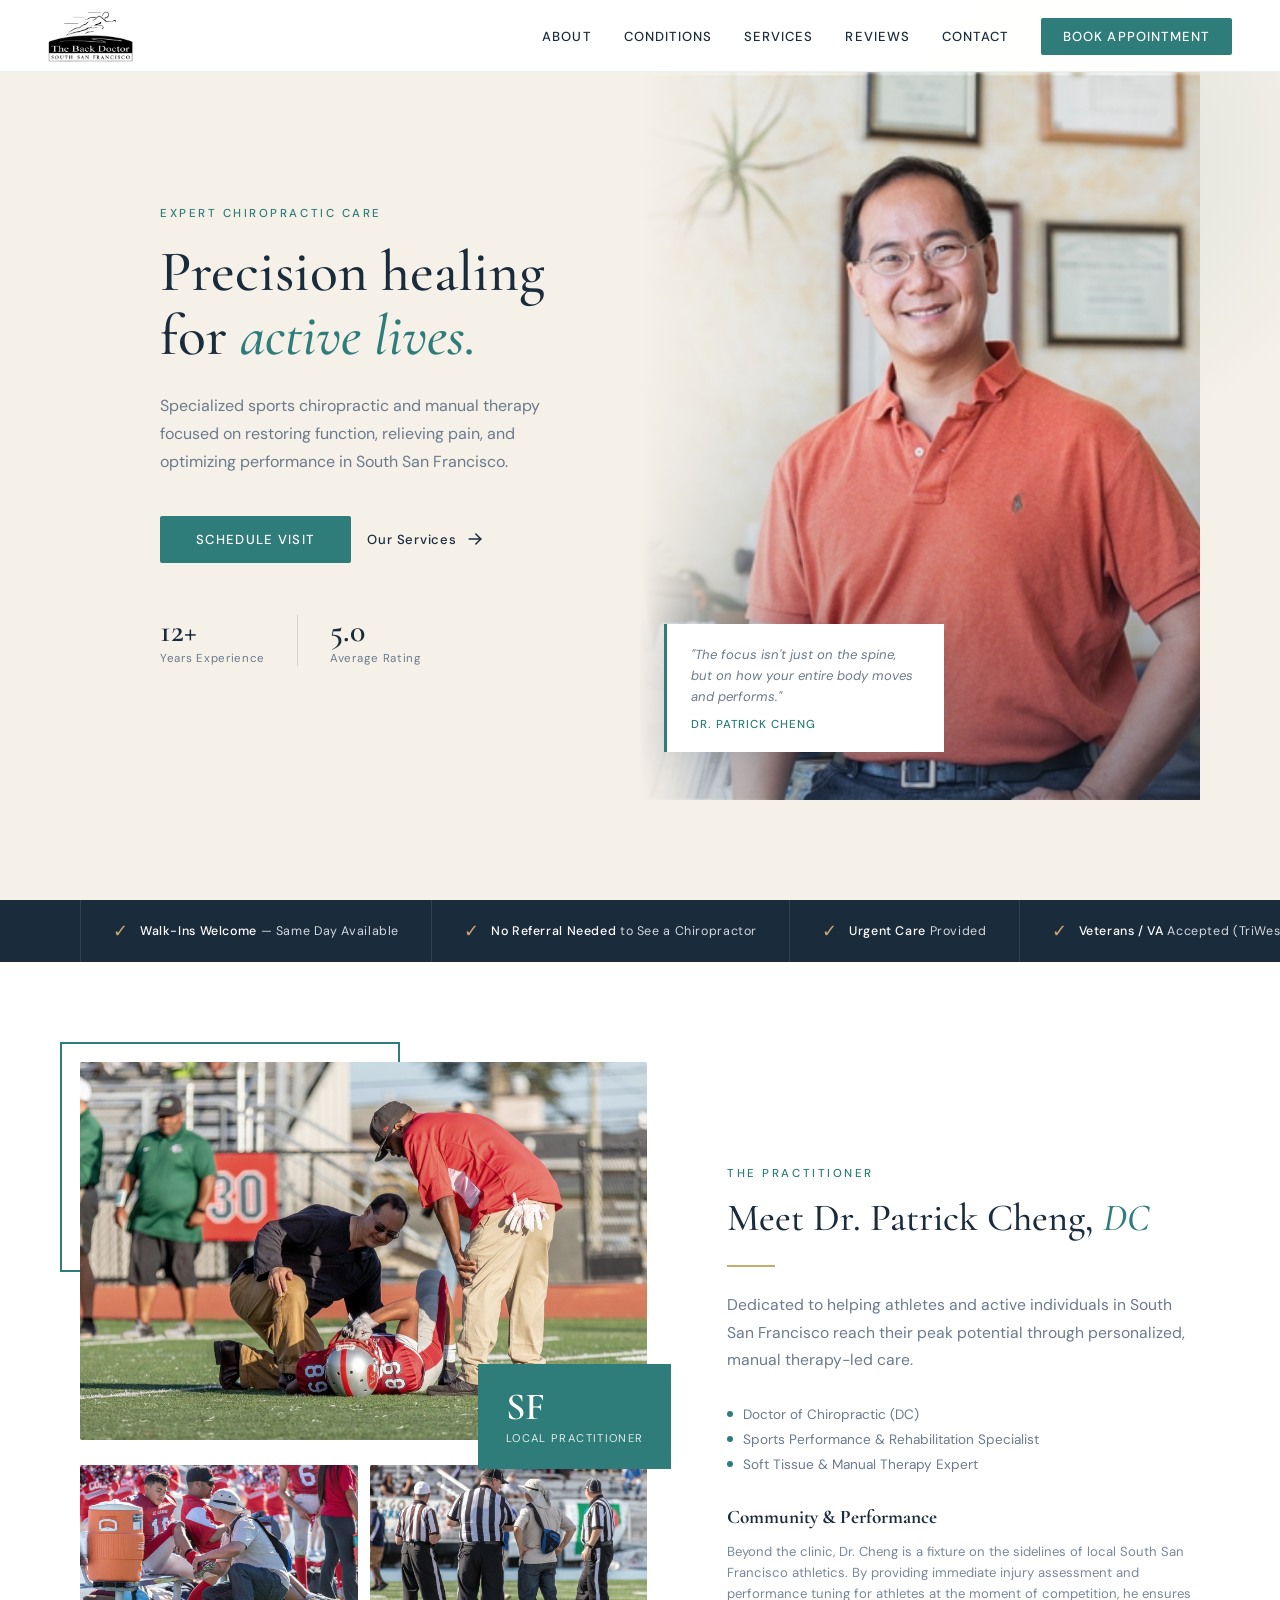
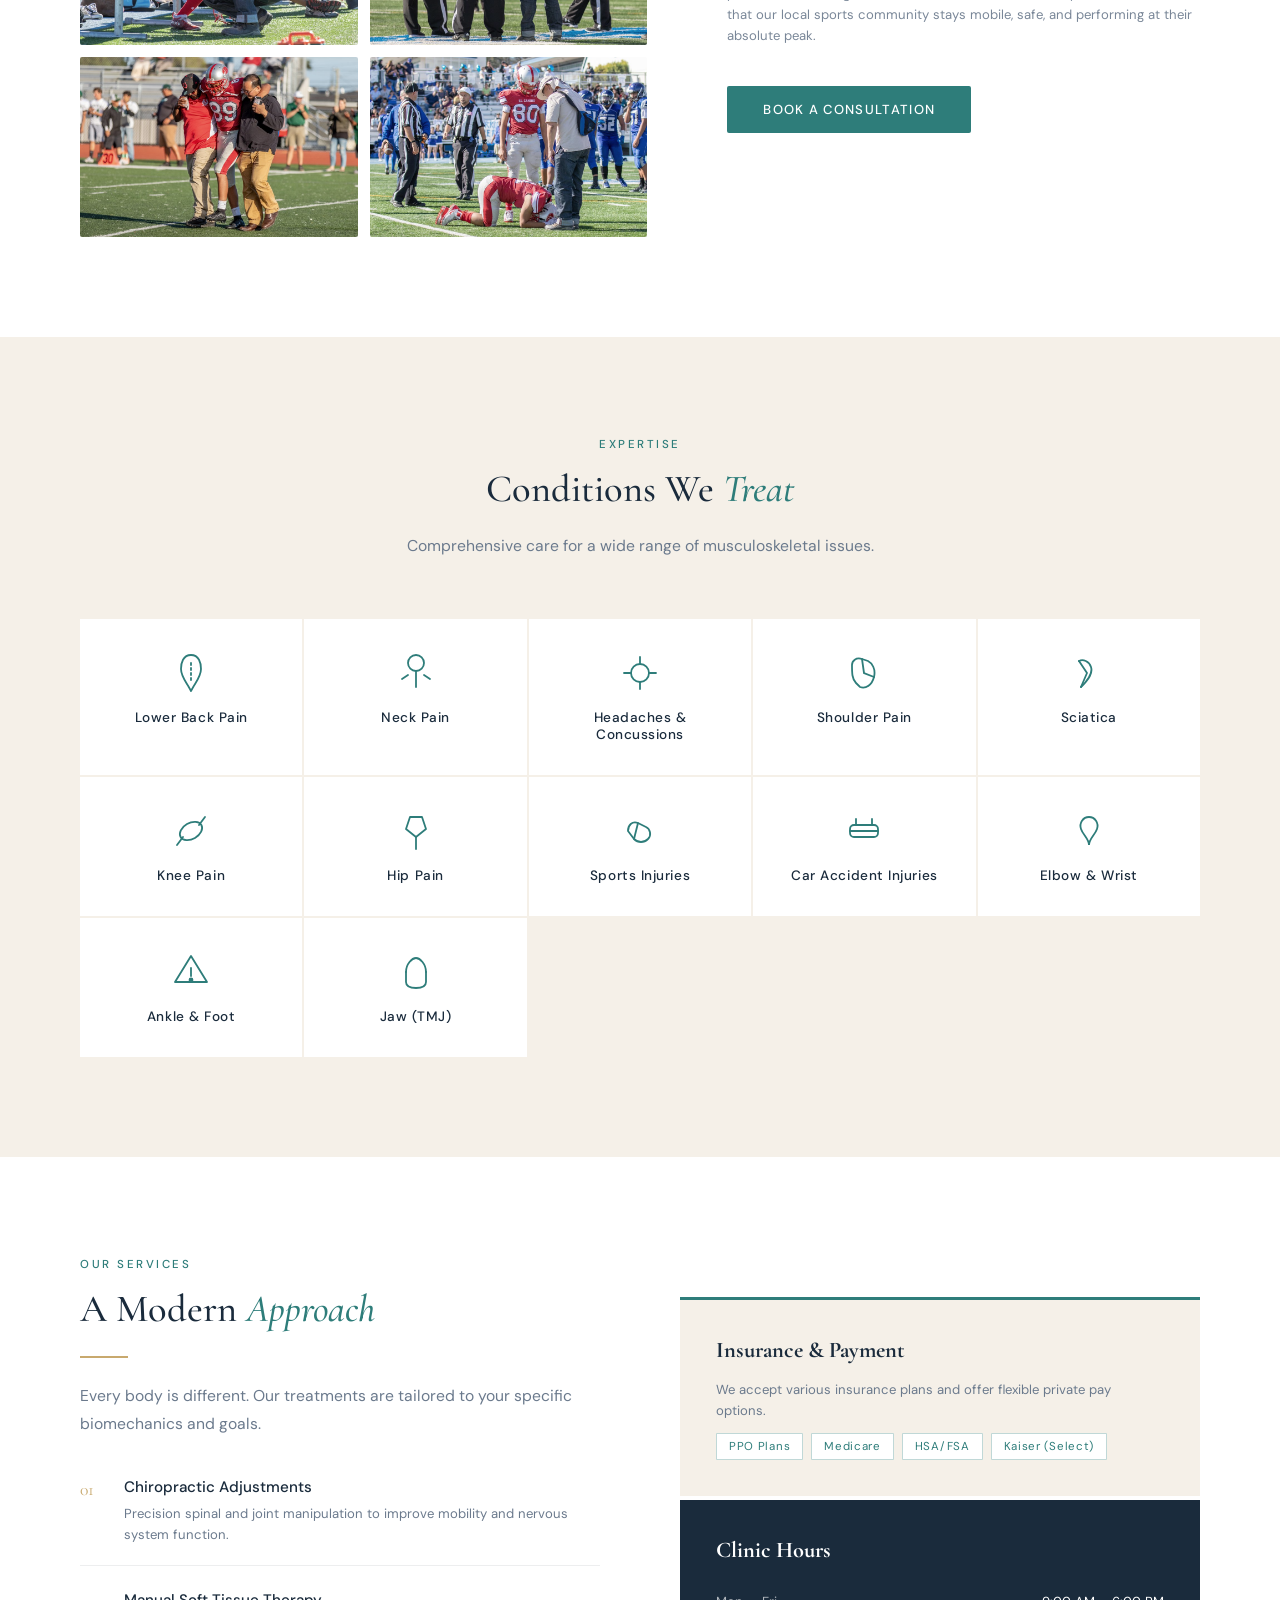
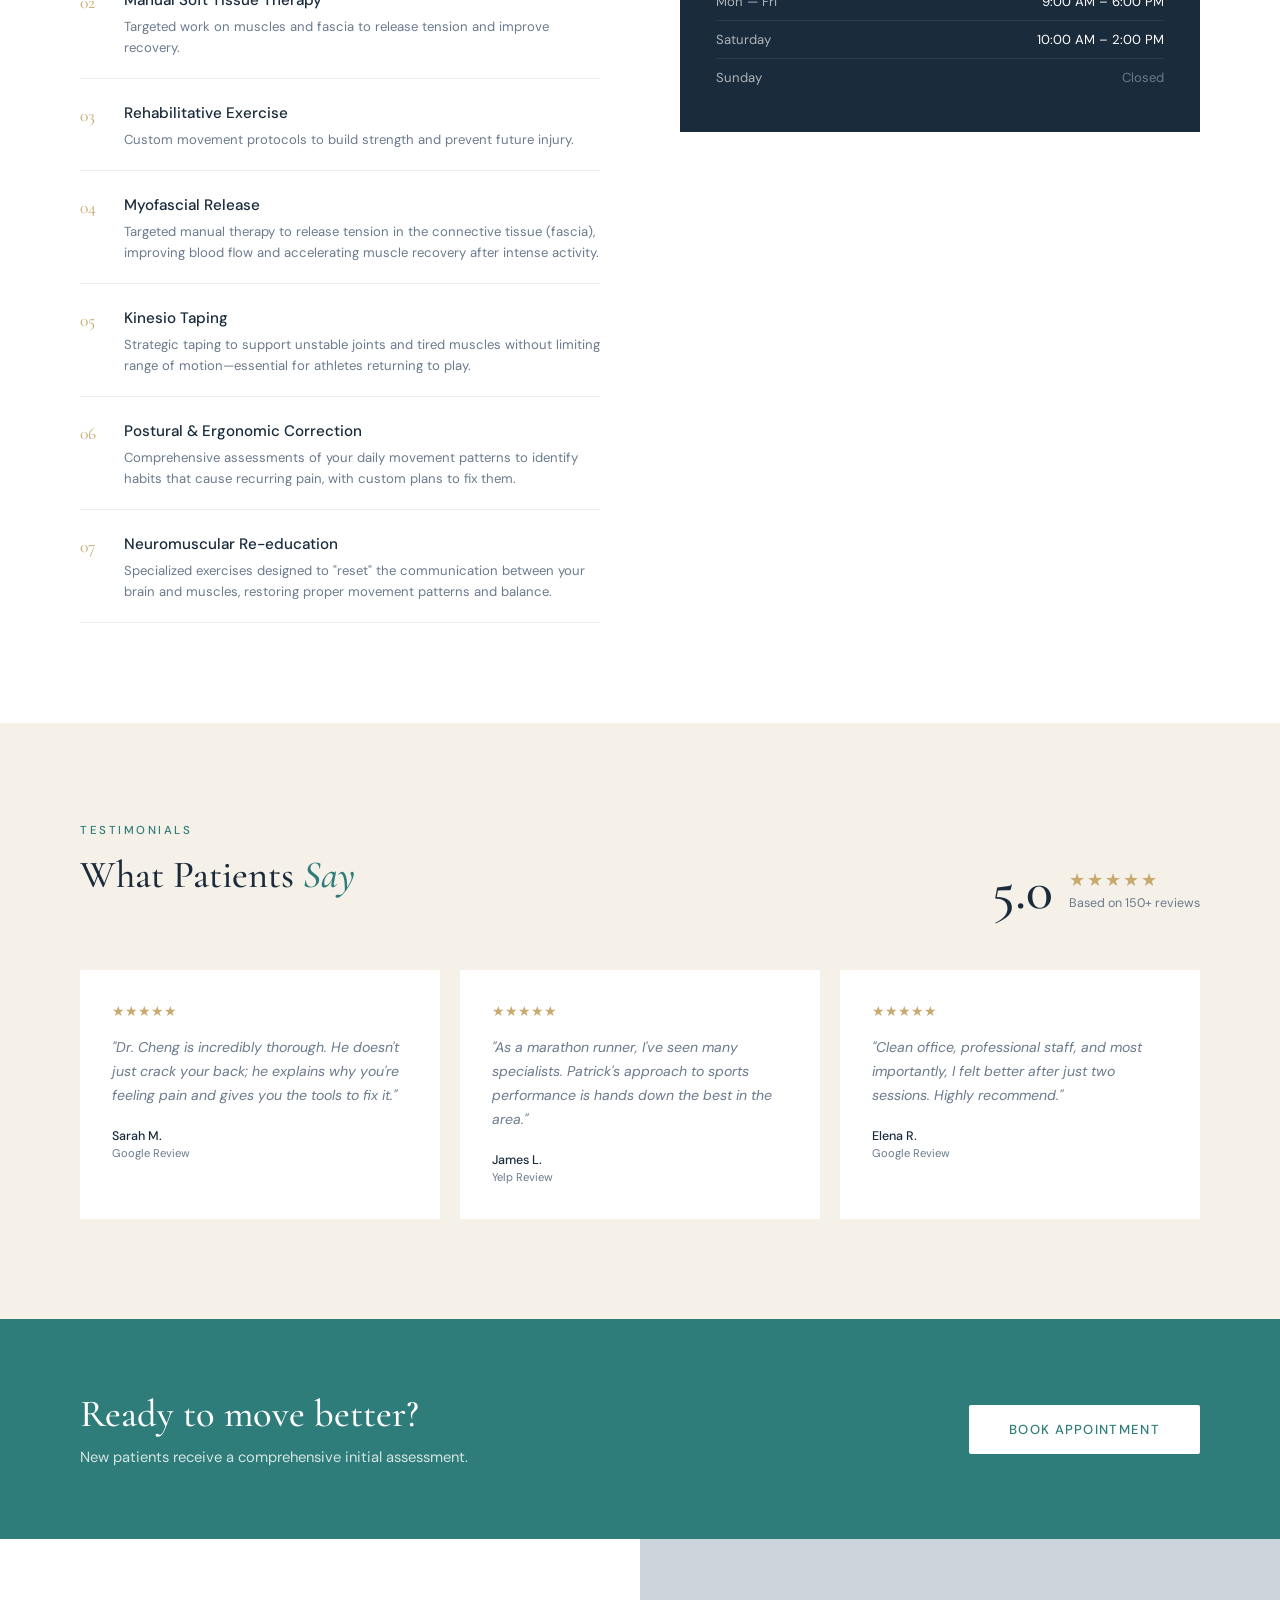
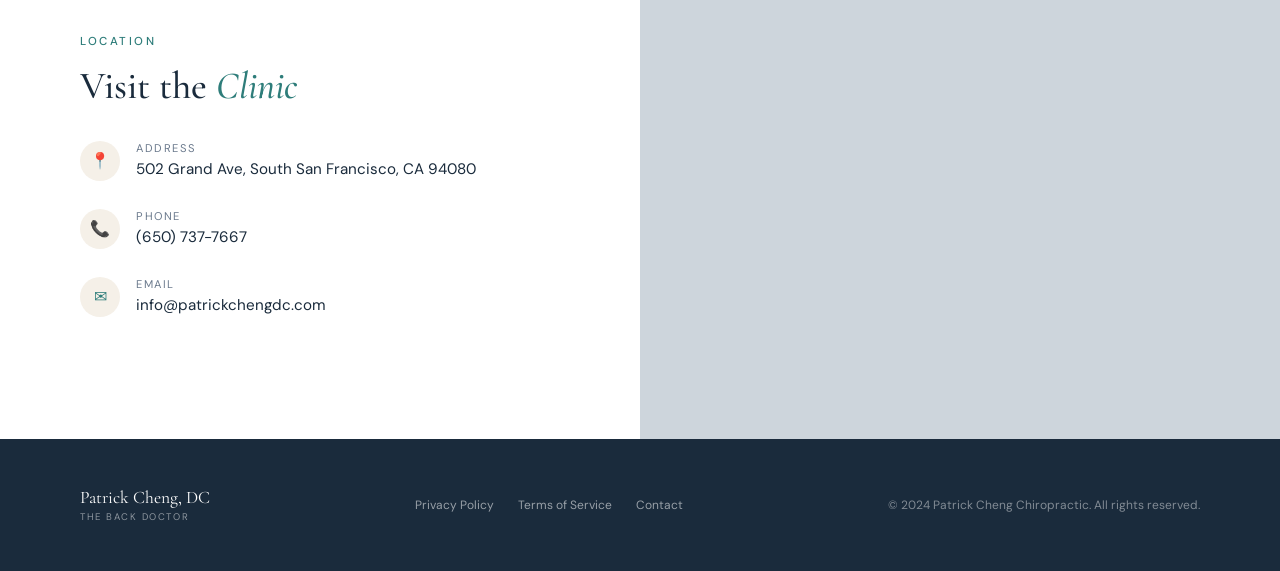
==== index.html @ a798fae8 "Mostly build site Most of the site with images and styles. still need to split the contact into call" ====
<!DOCTYPE html>
<html lang="en">
<head>
  <meta charset="UTF-8" />
  <meta name="viewport" content="width=device-width, initial-scale=1.0" />
  <title>Patrick Cheng, DC — The Back Doctor | South San Francisco</title>
  
  <link rel="preconnect" href="https://fonts.googleapis.com" />
  <link rel="preconnect" href="https://fonts.gstatic.com" crossorigin />
  <link href="https://fonts.googleapis.com/css2?family=Cormorant+Garamond:ital,wght@0,400;0,500;0,600;1,400;1,500&family=DM+Sans:wght@300;400;500&display=swap" rel="stylesheet" />
  
  <link rel="stylesheet" href="style.css">
</head>
<body>

<nav id="main-nav">
  <a href="#" class="nav-logo" style="text-decoration:none">
    <img src="logo.webp" alt="Patrick Cheng DC Logo" class="logo-img">
  </a>
  <div class="hamburger" id="hamburger">
    <span></span><span></span><span></span>
  </div>
  <ul class="nav-links" id="nav-links">
    <li><a href="#about">About</a></li>
    <li><a href="#conditions">Conditions</a></li>
    <li><a href="#services">Services</a></li>
    <li><a href="#reviews">Reviews</a></li>
    <li><a href="#contact">Contact</a></li>
    <li><a href="#contact" class="nav-cta">Book Appointment</a></li>
  </ul>
</nav>

<section class="hero">
  <div class="hero-left">
    <div class="hero-eyebrow">Expert Chiropractic Care</div>
    <h1 class="hero-title">Precision healing for <em>active lives.</em></h1>
    <p class="hero-desc">Specialized sports chiropractic and manual therapy focused on restoring function, relieving pain, and optimizing performance in South San Francisco.</p>
    <div class="hero-actions">
      <a href="#contact" class="btn-primary">Schedule Visit</a>
      <a href="#services" class="btn-secondary">
        Our Services
        <svg width="20" height="20" viewBox="0 0 20 20" fill="none" xmlns="http://www.w3.org/2000/svg"><path d="M4.16663 10H15.8333" stroke="currentColor" stroke-width="1.5" stroke-linecap="round" stroke-linejoin="round"/><path d="M10.8333 5L15.8333 10L10.8333 15" stroke="currentColor" stroke-width="1.5" stroke-linecap="round" stroke-linejoin="round"/></svg>
      </a>
    </div>
    <div class="hero-badges">
      <div class="badge">
        <span class="badge-num">12+</span>
        <span class="badge-label">Years Experience</span>
      </div>
      <div class="badge-divider"></div>
      <div class="badge">
        <span class="badge-num">5.0</span>
        <span class="badge-label">Average Rating</span>
      </div>
    </div>
  </div>
  <div class="hero-right">
    <div class="hero-img-wrap">
      <img src="hero.jpg" alt="Chiropractic Care">
      <div class="hero-overlay"></div>
    </div>
    <div class="hero-card">
      <p>"The focus isn't just on the spine, but on how your entire body moves and performs."</p>
      <div class="card-attr">Dr. Patrick Cheng</div>
    </div>
  </div>
</section>

<!-- TRUST BAR -->
<div class="trust-bar">
  <div class="trust-item">
    <span class="trust-icon">✓</span>
    <span class="trust-text"><strong>Walk-Ins Welcome</strong> — Same Day Available</span>
  </div>
  <div class="trust-item">
    <span class="trust-icon">✓</span>
    <span class="trust-text"><strong>No Referral Needed</strong> to See a Chiropractor</span>
  </div>
  <div class="trust-item">
    <span class="trust-icon">✓</span>
    <span class="trust-text"><strong>Urgent Care</strong> Provided</span>
  </div>
  <div class="trust-item">
    <span class="trust-icon">✓</span>
    <span class="trust-text"><strong>Veterans / VA</strong> Accepted (TriWest)</span>
  </div>
  <div class="trust-item">
    <span class="trust-icon">✓</span>
    <span class="trust-text"><strong>HSA &amp; FSA</strong> Accepted</span>
  </div>
</div>

<section id="about">
  <div class="about-grid-container">
    <div class="about-main-image">
      <div class="about-img-wrap">
        <img src="about1.jpg" alt="Dr. Patrick Cheng at the Clinic">
        <div class="about-accent-box">
          <div class="num">SF</div>
          <div class="label">Local Practitioner</div>
        </div>
      </div>
    </div>
    
    <div class="about-gallery">
      <div class="gallery-item"><img src="about2.jpg" alt="On-field sports rehabilitation"></div>
      <div class="gallery-item"><img src="about3.jpg" alt="Consulting with officials"></div>
      <div class="gallery-item"><img src="about4.jpg" alt="Injury assistance"></div>
      <div class="gallery-item"><img src="about5.jpg" alt="Player assessment"></div>
    </div>
  </div>

  <div class="about-content">
    <div class="section-eyebrow">The Practitioner</div>
    <h2 class="section-title">Meet Dr. Patrick Cheng, <em>DC</em></h2>
    <div class="divider-line"></div>
    <p class="section-lead">Dedicated to helping athletes and active individuals in South San Francisco reach their peak potential through personalized, manual therapy-led care.</p>
    <div class="credentials">
      <div class="credential">Doctor of Chiropractic (DC)</div>
      <div class="credential">Sports Performance & Rehabilitation Specialist</div>
      <div class="credential">Soft Tissue & Manual Therapy Expert</div>
    </div>
    <div class="community-impact" style="margin-top: 32px;">
      <h3 style="font-family: var(--serif); font-size: 1.2rem; color: var(--navy); margin-bottom: 12px;">Community & Performance</h3>
      <p class="service-desc" style="font-style: normal; opacity: 0.9;">
        Beyond the clinic, Dr. Cheng is a fixture on the sidelines of local South San Francisco athletics. By providing immediate injury assessment and performance tuning for athletes at the moment of competition, he ensures that our local sports community stays mobile, safe, and performing at their absolute peak.
      </p>
    </div>
    <a href="#contact" class="btn-primary" style="margin-top:40px">Book a Consultation</a>
  </div>
</section>

<section id="conditions">
  <div style="text-align:center; margin-bottom:60px">
    <div class="section-eyebrow">Expertise</div>
    <h2 class="section-title">Conditions We <em>Treat</em></h2>
    <p class="section-lead" style="margin:0 auto">Comprehensive care for a wide range of musculoskeletal issues.</p>
  </div>
  <div class="conditions-grid">
    <div class="condition-card">
      <div class="cond-icon">
        <svg viewBox="0 0 44 44" fill="none" stroke="currentColor" stroke-width="1.8">
          <path d="M22 4 C14 4 12 12 12 18 C12 26 18 32 22 40 C26 32 32 26 32 18 C32 12 30 4 22 4Z" stroke-linecap="round" stroke-linejoin="round"/>
          <line x1="22" y1="12" x2="22" y2="32" stroke-linecap="round" stroke-dasharray="2 3"/>
        </svg>
      </div>
      <div class="cond-name">Lower Back Pain</div>
    </div>
    <div class="condition-card">
      <div class="cond-icon">
        <svg viewBox="0 0 44 44" fill="none" stroke="currentColor" stroke-width="1.8">
          <circle cx="22" cy="12" r="8"/>
          <path d="M22 20 L22 36" stroke-linecap="round"/>
          <path d="M14 24 L8 28 M30 24 L36 28" stroke-linecap="round"/>
        </svg>
      </div>
      <div class="cond-name">Neck Pain</div>
    </div>
    <div class="condition-card">
      <div class="cond-icon">
        <svg viewBox="0 0 44 44" fill="none" stroke="currentColor" stroke-width="1.8">
          <circle cx="22" cy="22" r="9"/>
          <path d="M22 6 L22 13 M22 31 L22 38 M6 22 L13 22 M31 22 L38 22" stroke-linecap="round"/>
        </svg>
      </div>
      <div class="cond-name">Headaches &amp; Concussions</div>
    </div>
    <div class="condition-card">
      <div class="cond-icon">
        <svg viewBox="0 0 44 44" fill="none" stroke="currentColor" stroke-width="1.8">
          <path d="M10 14 C10 10 14 6 20 8 L26 10 C30 12 34 18 32 26 C30 34 24 38 18 36 L14 32 C10 28 10 22 10 14Z"/>
          <path d="M20 8 L22 22 L32 26" stroke-linecap="round"/>
        </svg>
      </div>
      <div class="cond-name">Shoulder Pain</div>
    </div>
    <div class="condition-card">
      <div class="cond-icon">
        <svg viewBox="0 0 44 44" fill="none" stroke="currentColor" stroke-width="1.8">
          <path d="M12 10 L20 22 L14 36" stroke-linecap="round" stroke-linejoin="round"/>
          <path d="M12 10 C16 8 22 10 24 16 C26 22 22 28 14 36" stroke-linecap="round"/>
        </svg>
      </div>
      <div class="cond-name">Sciatica</div>
    </div>
    <div class="condition-card">
      <div class="cond-icon">
        <svg viewBox="0 0 44 44" fill="none" stroke="currentColor" stroke-width="1.8">
          <ellipse cx="22" cy="22" rx="12" ry="8" transform="rotate(-30 22 22)"/>
          <path d="M14 28 L8 36 M30 16 L36 8" stroke-linecap="round"/>
        </svg>
      </div>
      <div class="cond-name">Knee Pain</div>
    </div>
    <div class="condition-card">
      <div class="cond-icon">
        <svg viewBox="0 0 44 44" fill="none" stroke="currentColor" stroke-width="1.8">
          <path d="M16 8 L28 8 L32 20 L22 28 L12 20 Z" stroke-linejoin="round"/>
          <path d="M22 28 L22 40" stroke-linecap="round"/>
        </svg>
      </div>
      <div class="cond-name">Hip Pain</div>
    </div>
    <div class="condition-card">
      <div class="cond-icon">
        <svg viewBox="0 0 44 44" fill="none" stroke="currentColor" stroke-width="1.8">
          <path d="M10 22 C10 16 14 12 20 14 L28 18 C32 20 34 26 30 30 C26 34 20 34 16 30 L10 22Z"/>
          <line x1="20" y1="14" x2="16" y2="30" stroke-linecap="round"/>
        </svg>
      </div>
      <div class="cond-name">Sports Injuries</div>
    </div>
    <div class="condition-card">
      <div class="cond-icon">
        <svg viewBox="0 0 44 44" fill="none" stroke="currentColor" stroke-width="1.8">
          <rect x="8" y="16" width="28" height="12" rx="4"/>
          <line x1="8" y1="22" x2="36" y2="22" stroke-linecap="round"/>
          <path d="M14 16 L14 10 M30 16 L30 10" stroke-linecap="round"/>
        </svg>
      </div>
      <div class="cond-name">Car Accident Injuries</div>
    </div>
    <div class="condition-card">
      <div class="cond-icon">
        <svg viewBox="0 0 44 44" fill="none" stroke="currentColor" stroke-width="1.8">
          <path d="M22 8 C16 8 12 14 14 20 C16 26 22 30 22 36 C22 30 28 26 30 20 C32 14 28 8 22 8Z"/>
        </svg>
      </div>
      <div class="cond-name">Elbow &amp; Wrist</div>
    </div>
    <div class="condition-card">
      <div class="cond-icon">
        <svg viewBox="0 0 44 44" fill="none" stroke="currentColor" stroke-width="1.8">
          <path d="M22 6 L38 32 L6 32 Z" stroke-linejoin="round"/>
          <line x1="22" y1="18" x2="22" y2="26" stroke-linecap="round"/>
          <circle cx="22" cy="30" r="1.5" fill="currentColor"/>
        </svg>
      </div>
      <div class="cond-name">Ankle &amp; Foot</div>
    </div>
    <div class="condition-card">
      <div class="cond-icon">
        <svg viewBox="0 0 44 44" fill="none" stroke="currentColor" stroke-width="1.8">
          <path d="M12 22 C12 14 18 8 22 8 C26 8 32 14 32 22" stroke-linecap="round"/>
          <path d="M12 22 L12 32 C12 36 16 38 22 38 C28 38 32 36 32 32 L32 22" stroke-linecap="round"/>
        </svg>
      </div>
      <div class="cond-name">Jaw (TMJ)</div>
    </div>
  </div>
</section>

<section id="services">
  <div>
    <div class="section-eyebrow">Our Services</div>
    <h2 class="section-title">A Modern <em>Approach</em></h2>
    <div class="divider-line"></div>
    <p class="section-lead">Every body is different. Our treatments are tailored to your specific biomechanics and goals.</p>
    
    <div class="services-list">
      <div class="service-item">
        <div class="service-num">01</div>
        <div class="service-content">
          <div class="service-title">Chiropractic Adjustments</div>
          <div class="service-desc">Precision spinal and joint manipulation to improve mobility and nervous system function.</div>
        </div>
      </div>
      <div class="service-item">
        <div class="service-num">02</div>
        <div class="service-content">
          <div class="service-title">Manual Soft Tissue Therapy</div>
          <div class="service-desc">Targeted work on muscles and fascia to release tension and improve recovery.</div>
        </div>
      </div>
      <div class="service-item">
        <div class="service-num">03</div>
        <div class="service-content">
          <div class="service-title">Rehabilitative Exercise</div>
          <div class="service-desc">Custom movement protocols to build strength and prevent future injury.</div>
        </div>
      </div>
      <div class="service-item">
        <div class="service-num">04</div>
        <div class="service-content">
          <div class="service-title">Myofascial Release</div>
          <div class="service-desc">Targeted manual therapy to release tension in the connective tissue (fascia), improving blood flow and accelerating muscle recovery after intense activity.</div>
        </div>
      </div>

      <div class="service-item">
        <div class="service-num">05</div>
        <div class="service-content">
          <div class="service-title">Kinesio Taping</div>
          <div class="service-desc">Strategic taping to support unstable joints and tired muscles without limiting range of motion—essential for athletes returning to play.</div>
        </div>
      </div>

      <div class="service-item">
        <div class="service-num">06</div>
        <div class="service-content">
          <div class="service-title">Postural & Ergonomic Correction</div>
          <div class="service-desc">Comprehensive assessments of your daily movement patterns to identify habits that cause recurring pain, with custom plans to fix them.</div>
        </div>
      </div>

      <div class="service-item">
        <div class="service-num">07</div>
        <div class="service-content">
          <div class="service-title">Neuromuscular Re-education</div>
          <div class="service-desc">Specialized exercises designed to "reset" the communication between your brain and muscles, restoring proper movement patterns and balance.</div>
        </div>
      </div>
    </div>
  </div>

  <div class="services-aside">
    <div class="insurance-box">
      <h3>Insurance & Payment</h3>
      <p class="service-desc">We accept various insurance plans and offer flexible private pay options.</p>
      <div class="insurance-list">
        <span class="ins-tag">PPO Plans</span>
        <span class="ins-tag">Medicare</span>
        <span class="ins-tag">HSA/FSA</span>
        <span class="ins-tag">Kaiser (Select)</span>
      </div>
    </div>

    <div class="hours-box">
      <h3>Clinic Hours</h3>
      <div class="hours-row">
        <span class="hours-day">Mon — Fri</span>
        <span class="hours-time">9:00 AM – 6:00 PM</span>
      </div>
      <div class="hours-row">
        <span class="hours-day">Saturday</span>
        <span class="hours-time">10:00 AM – 2:00 PM</span>
      </div>
      <div class="hours-row">
        <span class="hours-day">Sunday</span>
        <span class="hours-closed">Closed</span>
      </div>
    </div>
  </div>
</section>

<section id="reviews">
  <div class="reviews-header">
    <div>
      <div class="section-eyebrow">Testimonials</div>
      <h2 class="section-title">What Patients <em>Say</em></h2>
    </div>
    <div class="rating-summary">
      <div class="rating-big">5.0</div>
      <div class="rating-detail">
        <div class="stars">★★★★★</div>
        <div class="rating-count">Based on 150+ reviews</div>
      </div>
    </div>
  </div>

  <div class="reviews-grid">
    <div class="review-card">
      <div class="review-stars">★★★★★</div>
      <p class="review-text">"Dr. Cheng is incredibly thorough. He doesn't just crack your back; he explains why you're feeling pain and gives you the tools to fix it."</p>
      <div class="review-author">Sarah M.</div>
      <div class="review-source">Google Review</div>
    </div>
    <div class="review-card">
      <div class="review-stars">★★★★★</div>
      <p class="review-text">"As a marathon runner, I've seen many specialists. Patrick's approach to sports performance is hands down the best in the area."</p>
      <div class="review-author">James L.</div>
      <div class="review-source">Yelp Review</div>
    </div>
    <div class="review-card">
      <div class="review-stars">★★★★★</div>
      <p class="review-text">"Clean office, professional staff, and most importantly, I felt better after just two sessions. Highly recommend."</p>
      <div class="review-author">Elena R.</div>
      <div class="review-source">Google Review</div>
    </div>
  </div>
</section>

<div class="cta-band">
  <div class="cta-band-text">
    <h2>Ready to move better?</h2>
    <p>New patients receive a comprehensive initial assessment.</p>
  </div>
  <a href="#contact" class="btn-white">Book Appointment</a>
</div>

<section id="contact">
  <div class="contact-info">
    <div class="section-eyebrow">Location</div>
    <h2 class="section-title">Visit the <em>Clinic</em></h2>
    
    <div class="contact-detail">
      <div class="contact-detail-icon">📍</div>
      <div class="contact-detail-body">
        <div class="contact-detail-label">Address</div>
        <div class="contact-detail-value">502 Grand Ave, South San Francisco, CA 94080</div>
      </div>
    </div>

    <div class="contact-detail">
      <div class="contact-detail-icon">📞</div>
      <div class="contact-detail-body">
        <div class="contact-detail-label">Phone</div>
        <div class="contact-detail-value"><a href="tel:6507377667">(650) 737-7667</a></div>
      </div>
    </div>

    <div class="contact-detail">
      <div class="contact-detail-icon">✉</div>
      <div class="contact-detail-body">
        <div class="contact-detail-label">Email</div>
        <div class="contact-detail-value">
          <a href="mailto:info@patrickchengdc.com?subject=Inquiry from Website" style="text-decoration: none; color: inherit;">info@patrickchengdc.com</a>
        </div>
      </div>
    </div>
  </div>
  <div class="map-wrap">
    <iframe src="https://www.google.com/maps/embed?pb=!1m18!1m12!1m3!1d3160.034731305417!2d-122.4116489!3d37.6543886!2m3!1f0!2f0!3f0!3m2!1i1024!2i768!4f13.1!3m3!1m2!1s0x808f796263155555%3A0x7d6a5a8a1a1a1a1a!2s502%20Grand%20Ave%2C%20South%20San%20Francisco%2C%20CA%2094080!5e0!3m2!1sen!2sus!4v1711920000000!5m2!1sen!2sus" allowfullscreen="" loading="lazy"></iframe>
  </div>
</section>

<footer>
  <div class="footer-logo">
    <div class="logo-main">Patrick Cheng, DC</div>
    <div class="logo-sub">The Back Doctor</div>
  </div>
  <div class="footer-links">
    <a href="#">Privacy Policy</a>
    <a href="#">Terms of Service</a>
    <a href="#contact">Contact</a>
  </div>
  <div class="footer-copy">
    © 2024 Patrick Cheng Chiropractic. All rights reserved.
  </div>
</footer>

<script src="script.js"></script>

</body>
</html>
---- style.css ----
*, *::before, *::after { box-sizing: border-box; margin: 0; padding: 0; }

:root {
  --navy:   #1a2b3c;
  --teal:   #2e7d7a;
  --teal-lt:#3a9a96;
  --sand:   #f5f0e8;
  --warm:   #ede8dc;
  --white:  #ffffff;
  --text:   #2c3e50;
  --muted:  #6b7a8d;
  --accent: #c8a96e;
  --serif:  'Cormorant Garamond', Georgia, serif;
  --sans:   'DM Sans', sans-serif;
}

html { scroll-behavior: smooth; }

body {
  font-family: var(--sans);
  color: var(--text);
  background: var(--white);
  overflow-x: hidden;
}

/* ── NAV ─────────────────────────────────────────── */
nav {
  position: fixed; top: 0; left: 0; right: 0; z-index: 100;
  display: flex; align-items: center; justify-content: space-between;
  padding: 0 48px;
  height: 72px;
  background: rgba(255,255,255,0.97);
  backdrop-filter: blur(8px);
  border-bottom: 1px solid rgba(46,125,122,0.12);
  transition: box-shadow .3s;
}
nav.scrolled { box-shadow: 0 2px 24px rgba(26,43,60,0.1); }

.nav-logo {
  display: flex; align-items: center; line-height: 1;
}
.nav-logo img {
  height: 52px;
  width: auto;
  transition: opacity .2s;
}
.nav-logo:hover img {
  opacity: .8;
}

.nav-links {
  display: flex; align-items: center; gap: 32px; list-style: none;
}
.nav-links a {
  text-decoration: none;
  font-size: .82rem;
  font-weight: 500;
  letter-spacing: .08em;
  text-transform: uppercase;
  color: var(--navy);
  transition: color .2s;
}
.nav-links a:hover { color: var(--teal); }

.nav-cta {
  background: var(--teal);
  color: var(--white) !important;
  padding: 10px 22px;
  border-radius: 2px;
  transition: background .2s !important;
}
.nav-cta:hover { background: var(--navy) !important; color: var(--white) !important; }

/* hamburger */
.hamburger { display: none; flex-direction: column; gap: 5px; cursor: pointer; background: none; border: none; padding: 4px; }
.hamburger span { display: block; width: 24px; height: 2px; background: var(--navy); transition: .3s; }
.hamburger.open span:nth-child(1) { transform: translateY(7px) rotate(45deg); }
.hamburger.open span:nth-child(2) { opacity: 0; }
.hamburger.open span:nth-child(3) { transform: translateY(-7px) rotate(-45deg); }

/* ── HERO ────────────────────────────────────────── */
.hero {
  min-height: 100vh;
  display: grid;
  grid-template-columns: 1fr 1fr;
  padding-top: 72px;
  background: var(--sand);
  position: relative;
  overflow: hidden;
}

.hero::before {
  content: '';
  position: absolute;
  top: -120px; right: -80px;
  width: 560px; height: 560px;
  border-radius: 50%;
  background: radial-gradient(circle, rgba(46,125,122,.12) 0%, transparent 70%);
  pointer-events: none;
}

.hero-left {
  display: flex; flex-direction: column; justify-content: center;
  padding: 80px 64px 80px 80px;
  position: relative; z-index: 1;
}

.hero-eyebrow {
  font-size: .72rem;
  font-weight: 500;
  letter-spacing: .22em;
  text-transform: uppercase;
  color: var(--teal);
  margin-bottom: 20px;
  opacity: 0; animation: fadeUp .8s .2s forwards;
}

.hero-title {
  font-family: var(--serif);
  font-size: clamp(2.8rem, 4.5vw, 4.2rem);
  font-weight: 500;
  line-height: 1.1;
  color: var(--navy);
  margin-bottom: 24px;
  opacity: 0; animation: fadeUp .8s .35s forwards;
}
.hero-title em { font-style: italic; color: var(--teal); }

.hero-desc {
  font-size: 1rem;
  line-height: 1.75;
  color: var(--muted);
  max-width: 440px;
  margin-bottom: 40px;
  opacity: 0; animation: fadeUp .8s .5s forwards;
}

.hero-actions {
  display: flex; gap: 16px; align-items: center; flex-wrap: wrap;
  opacity: 0; animation: fadeUp .8s .65s forwards;
}

.btn-primary {
  display: inline-block;
  background: var(--teal);
  color: var(--white);
  text-decoration: none;
  font-size: .82rem;
  font-weight: 500;
  letter-spacing: .1em;
  text-transform: uppercase;
  padding: 15px 36px;
  border-radius: 2px;
  transition: background .25s, transform .2s;
}
.btn-primary:hover { background: var(--navy); transform: translateY(-1px); }

.btn-secondary {
  display: inline-flex; align-items: center; gap: 8px;
  color: var(--navy);
  text-decoration: none;
  font-size: .82rem;
  font-weight: 500;
  letter-spacing: .06em;
  transition: color .2s;
}
.btn-secondary:hover { color: var(--teal); }
.btn-secondary svg { transition: transform .2s; }
.btn-secondary:hover svg { transform: translateX(3px); }

.hero-badges {
  display: flex; gap: 32px; margin-top: 52px;
  opacity: 0; animation: fadeUp .8s .8s forwards;
}
.badge { display: flex; flex-direction: column; }
.badge-num {
  font-family: var(--serif);
  font-size: 2rem;
  font-weight: 600;
  color: var(--navy);
  line-height: 1;
}
.badge-label {
  font-size: .72rem;
  font-weight: 400;
  letter-spacing: .06em;
  color: var(--muted);
  margin-top: 4px;
}
.badge-divider { width: 1px; background: rgba(26,43,60,.15); }

.hero-right {
  position: relative;
  display: flex; align-items: center; justify-content: center;
  overflow: hidden;
}

.hero-img-wrap {
  position: absolute; inset: 0;
  opacity: 0; animation: fadeIn 1.2s .4s forwards;
}
.hero-img-wrap img {
  width: 100%; height: 100%;
  object-fit: cover;
  object-position: center top;
}
.hero-overlay {
  position: absolute; inset: 0;
  background: linear-gradient(to right, var(--sand) 0%, transparent 30%),
              linear-gradient(to top, rgba(26,43,60,.35) 0%, transparent 60%);
}

.hero-card {
  position: absolute;
  bottom: 48px; left: 24px;
  background: var(--white);
  border-left: 3px solid var(--teal);
  padding: 20px 24px;
  box-shadow: 0 8px 40px rgba(26,43,60,.15);
  max-width: 280px;
  opacity: 0; animation: slideRight .8s .9s forwards;
}
.hero-card p {
  font-size: .82rem;
  line-height: 1.6;
  color: var(--muted);
  font-style: italic;
}
.hero-card .card-attr {
  margin-top: 10px;
  font-size: .72rem;
  font-weight: 500;
  letter-spacing: .08em;
  text-transform: uppercase;
  color: var(--teal);
}

/* ── TRUST BAR ───────────────────────────────────── */
.trust-bar {
  background: var(--navy);
  padding: 0 80px;
  display: flex; align-items: stretch;
  overflow-x: auto;
}
.trust-item {
  display: flex; align-items: center; gap: 12px;
  padding: 20px 32px;
  border-right: 1px solid rgba(255,255,255,.1);
  white-space: nowrap;
  flex-shrink: 0;
}
.trust-item:first-child { border-left: 1px solid rgba(255,255,255,.1); }
.trust-icon { color: var(--accent); font-size: 1.1rem; }
.trust-text { font-size: .78rem; font-weight: 400; letter-spacing: .05em; color: rgba(255,255,255,.82); }
.trust-text strong { color: var(--white); font-weight: 500; }

/* ── SECTION COMMONS ─────────────────────────────── */
section { padding: 100px 80px; }
.section-eyebrow {
  font-size: .72rem; font-weight: 500; letter-spacing: .22em;
  text-transform: uppercase; color: var(--teal); margin-bottom: 14px;
}
.section-title {
  font-family: var(--serif); font-size: clamp(2rem, 3vw, 2.8rem);
  font-weight: 500; color: var(--navy); line-height: 1.2; margin-bottom: 20px;
}
.section-title em { font-style: italic; color: var(--teal); }
.section-lead {
  font-size: .98rem; line-height: 1.75; color: var(--muted); max-width: 580px;
}
.divider-line {
  width: 48px; height: 2px; background: var(--accent); margin: 24px 0;
}

    /* ── ABOUT ───────────────────────────────────────── */
    #about {
      background: var(--white);
      display: grid; grid-template-columns: 1fr 1fr; gap: 80px; align-items: center;
    }
    .about-img-wrap {
      position: relative;
    }
    .about-img-wrap::before {
      content: '';
      position: absolute;
      top: -20px; left: -20px;
      width: 60%; height: 60%;
      border: 2px solid var(--teal);
      z-index: 0;
    }
    .about-img-wrap img {
      width: 100%; border-radius: 2px;
      position: relative; z-index: 1;
      filter: grayscale(20%);
    }
    .about-accent-box {
      position: absolute;
      bottom: -24px; right: -24px;
      background: var(--teal);
      color: var(--white);
      padding: 24px 28px;
      z-index: 2;
    }
    .about-accent-box .num {
      font-family: var(--serif); font-size: 2.4rem; font-weight: 600; line-height: 1;
    }
    .about-accent-box .label {
      font-size: .7rem; letter-spacing: .12em; text-transform: uppercase;
      opacity: .85; margin-top: 4px;
    }

    .credentials {
      display: flex; flex-direction: column; gap: 8px; margin-top: 32px;
    }
    .credential {
      display: flex; align-items: center; gap: 10px;
      font-size: .85rem; color: var(--muted);
    }
    .credential::before {
      content: ''; display: block;
      width: 6px; height: 6px; border-radius: 50%;
      background: var(--teal); flex-shrink: 0;
    }


/* --- ABOUT GALLERY EXTENSION --- */
.about-grid-container {
  display: flex;
  flex-direction: column;
  gap: 20px;
}

.about-gallery {
  display: grid;
  grid-template-columns: repeat(2, 1fr);
  gap: 12px;
}

.gallery-item {
  overflow: hidden;
  border-radius: 2px;
  height: 180px; /* Uniform height for the mini-gallery */
}

.gallery-item img {
  width: 100%;
  height: 100%;
  object-fit: cover;
  transition: transform 0.4s ease;
  filter: grayscale(15%);
}

.gallery-item:hover img {
  transform: scale(1.05);
  filter: grayscale(0%);
}

/* Adjusting the existing About layout to accommodate the new grid */
@media (min-width: 901px) {
  #about {
    grid-template-columns: 1.2fr 1fr; /* Give more space to the imagery */
  }
}

@media (max-width: 900px) {
  .gallery-item {
    height: 140px;
  }
}


.credentials {
  display: flex; flex-direction: column; gap: 8px; margin-top: 32px;
}
.credential {
  display: flex; align-items: center; gap: 10px;
  font-size: .85rem; color: var(--muted);
}
.credential::before {
  content: ''; display: block;
  width: 6px; height: 6px; border-radius: 50%;
  background: var(--teal); flex-shrink: 0;
}

/* ── CONDITIONS ──────────────────────────────────── */
#conditions { background: var(--sand); }
.conditions-grid {
  display: grid;
  grid-template-columns: repeat(auto-fill, minmax(200px, 1fr));
  gap: 2px; margin-top: 52px;
}
.condition-card {
  background: var(--white);
  padding: 32px 24px;
  text-align: center;
  transition: background .25s, transform .2s;
  cursor: default;
}
.condition-card:hover {
  background: var(--navy);
  transform: translateY(-2px);
}
.condition-card:hover .cond-icon,
.condition-card:hover .cond-name { color: var(--white); }
.condition-card:hover .cond-icon svg path,
.condition-card:hover .cond-icon svg rect,
.condition-card:hover .cond-icon svg circle { stroke: var(--white); }

.cond-icon {
  width: 44px; height: 44px;
  margin: 0 auto 14px;
  color: var(--teal);
}
.cond-name {
  font-size: .85rem; font-weight: 500; color: var(--navy);
  letter-spacing: .04em;
}

/* ── SERVICES ────────────────────────────────────── */
#services {
  background: var(--white);
  display: grid; grid-template-columns: 1fr 1fr; gap: 80px; align-items: start;
}
.services-list { display: flex; flex-direction: column; gap: 4px; margin-top: 20px; }
.service-item {
  border-bottom: 1px solid rgba(26,43,60,.08);
  padding: 20px 0;
  display: flex; align-items: flex-start; gap: 16px;
  cursor: pointer;
}
.service-num {
  font-family: var(--serif); font-size: 1.1rem; color: var(--accent);
  min-width: 28px; padding-top: 2px;
}

.services-grid {
  display: grid;
  grid-template-columns: repeat(auto-fit, minmax(280px, 1fr));
  gap: 32px;
  margin-top: 48px;
}
.service-title {
  font-weight: 500; font-size: .95rem; color: var(--navy); margin-bottom: 6px;
}
.service-desc {
  font-size: .82rem; line-height: 1.6; color: var(--muted);
}

.services-aside {
  position: sticky; top: 100px;
}
.insurance-box {
  background: var(--sand);
  padding: 36px;
  border-top: 3px solid var(--teal);
  margin-top: 40px;
}
.insurance-box h3 {
  font-family: var(--serif); font-size: 1.4rem; color: var(--navy); margin-bottom: 16px;
}
.insurance-list {
  display: flex; flex-wrap: wrap; gap: 8px; margin-top: 12px;
}
.ins-tag {
  font-size: .72rem; letter-spacing: .06em; padding: 5px 12px;
  background: var(--white); border: 1px solid rgba(46,125,122,.3);
  color: var(--teal); border-radius: 1px;
}

.hours-box {
  background: var(--navy);
  padding: 36px;
  margin-top: 4px;
}
.hours-box h3 {
  font-family: var(--serif); font-size: 1.4rem; color: var(--white); margin-bottom: 20px;
}
.hours-row {
  display: flex; justify-content: space-between; align-items: center;
  padding: 10px 0;
  border-bottom: 1px solid rgba(255,255,255,.08);
  font-size: .82rem;
}
.hours-row:last-child { border-bottom: none; }
.hours-day { color: rgba(255,255,255,.65); }
.hours-time { color: var(--white); font-weight: 400; }
.hours-closed { color: var(--muted); }

/* ── REVIEWS ─────────────────────────────────────── */
#reviews { background: var(--sand); }
.reviews-header {
  display: flex; justify-content: space-between; align-items: flex-end;
  margin-bottom: 52px; flex-wrap: wrap; gap: 20px;
}
.rating-summary {
  display: flex; align-items: center; gap: 16px;
}
.rating-big {
  font-family: var(--serif); font-size: 3.5rem; font-weight: 500; color: var(--navy);
  line-height: 1;
}
.rating-detail {}
.stars { color: var(--accent); font-size: 1.1rem; letter-spacing: 2px; }
.rating-count { font-size: .78rem; color: var(--muted); margin-top: 4px; }

.reviews-grid {
  display: grid; grid-template-columns: repeat(3, 1fr); gap: 20px;
}
.review-card {
  background: var(--white); padding: 32px;
  border-bottom: 3px solid transparent;
  transition: border-color .25s, box-shadow .25s;
}
.review-card:hover { border-color: var(--teal); box-shadow: 0 8px 32px rgba(26,43,60,.08); }
.review-stars { color: var(--accent); font-size: .9rem; margin-bottom: 16px; }
.review-text {
  font-size: .88rem; line-height: 1.7; color: var(--muted);
  font-style: italic; margin-bottom: 20px;
}
.review-author { font-size: .78rem; font-weight: 500; color: var(--navy); }
.review-source { font-size: .7rem; color: var(--muted); margin-top: 2px; }

/* ── CTA BAND ─────────────────────────────────────── */
.cta-band {
  background: var(--teal);
  padding: 72px 80px;
  display: flex; align-items: center; justify-content: space-between;
  flex-wrap: wrap; gap: 32px;
}
.cta-band-text {}
.cta-band h2 {
  font-family: var(--serif); font-size: clamp(1.8rem, 3vw, 2.6rem);
  font-weight: 500; color: var(--white); line-height: 1.2;
}
.cta-band p { color: rgba(255,255,255,.8); margin-top: 10px; font-size: .92rem; }
.btn-white {
  display: inline-block;
  background: var(--white); color: var(--teal);
  text-decoration: none;
  font-size: .82rem; font-weight: 500;
  letter-spacing: .1em; text-transform: uppercase;
  padding: 16px 40px; border-radius: 2px;
  transition: background .25s, color .25s;
  white-space: nowrap;
}
.btn-white:hover { background: var(--navy); color: var(--white); }

/* ── CONTACT / MAP ───────────────────────────────── */
#contact {
  background: var(--white);
  display: grid; grid-template-columns: 1fr 1fr; gap: 0; padding: 0;
}
.contact-info {
  padding: 80px;
  display: flex; flex-direction: column; justify-content: center;
}
.contact-info .section-title { margin-bottom: 32px; }
.contact-detail {
  display: flex; gap: 16px; align-items: flex-start;
  margin-bottom: 28px;
}
.contact-detail-icon {
  width: 40px; height: 40px; background: var(--sand); border-radius: 50%;
  display: flex; align-items: center; justify-content: center; flex-shrink: 0;
  color: var(--teal);
}
.contact-detail-body {}
.contact-detail-label {
  font-size: .7rem; letter-spacing: .14em; text-transform: uppercase;
  color: var(--muted); margin-bottom: 4px;
}
.contact-detail-value {
  font-size: .95rem; color: var(--navy); font-weight: 400;
}
.contact-detail-value a { color: var(--navy); text-decoration: none; }
.contact-detail-value a:hover { color: var(--teal); }

.map-wrap {
  background: #cdd5dc;
  min-height: 500px;
  position: relative;
  overflow: hidden;
}
.map-wrap iframe {
  width: 100%; height: 100%; border: none; display: block;
}

.contact-detail-value a {
  text-decoration: none;
  color: var(--navy);
  transition: color 0.3s ease;
}

.contact-detail-value a:hover {
  color: var(--teal);
}

/* ── FOOTER ──────────────────────────────────────── */
footer {
  background: var(--navy);
  padding: 48px 80px;
  display: flex; justify-content: space-between; align-items: center;
  flex-wrap: wrap; gap: 24px;
}
.footer-logo .logo-main { font-family: var(--serif); font-size: 1.1rem; color: var(--white); }
.footer-logo .logo-sub { font-size: .6rem; letter-spacing: .16em; text-transform: uppercase; color: rgba(255,255,255,.5); margin-top: 2px; }
.footer-copy { font-size: .75rem; color: rgba(255,255,255,.45); }
.footer-links { display: flex; gap: 24px; }
.footer-links a { font-size: .75rem; color: rgba(255,255,255,.55); text-decoration: none; transition: color .2s; }
.footer-links a:hover { color: var(--white); }

/* ── ANIMATIONS ──────────────────────────────────── */
@keyframes fadeUp {
  from { opacity: 0; transform: translateY(20px); }
  to   { opacity: 1; transform: translateY(0); }
}
@keyframes fadeIn {
  from { opacity: 0; }
  to   { opacity: 1; }
}
@keyframes slideRight {
  from { opacity: 0; transform: translateX(-20px); }
  to   { opacity: 1; transform: translateX(0); }
}

.reveal {
  opacity: 0; transform: translateY(28px);
  transition: opacity .7s ease, transform .7s ease;
}
.reveal.visible { opacity: 1; transform: translateY(0); }

/* ── MOBILE ──────────────────────────────────────── */
@media (max-width: 900px) {
  nav { padding: 0 24px; }
  .nav-links { display: none; flex-direction: column; gap: 0;
    position: fixed; top: 72px; left: 0; right: 0;
    background: var(--white); padding: 16px 24px;
    border-bottom: 1px solid rgba(46,125,122,.12);
    box-shadow: 0 8px 24px rgba(26,43,60,.1);
  }
  .nav-links.open { display: flex; }
  .nav-links li { padding: 12px 0; border-bottom: 1px solid rgba(26,43,60,.06); }
  .nav-links li:last-child { border: none; }
  .hamburger { display: flex; }

  .hero { grid-template-columns: 1fr; min-height: auto; }
  .hero-left { padding: 60px 24px 40px; }
  .hero-right { min-height: 320px; }
  .hero-card { left: 16px; bottom: 16px; max-width: 260px; }

  section { padding: 64px 24px; }
  #about { grid-template-columns: 1fr; gap: 48px; }
  .about-img-wrap::before { display: none; }
  .about-accent-box { bottom: -16px; right: 16px; }

  #services { grid-template-columns: 1fr; gap: 48px; }
  .services-aside { position: static; }

  .reviews-grid { grid-template-columns: 1fr; }
  .reviews-header { flex-direction: column; align-items: flex-start; }

  .cta-band { padding: 48px 24px; flex-direction: column; }

  #contact { grid-template-columns: 1fr; }
  .contact-info { padding: 48px 24px; }
  .map-wrap { min-height: 340px; }

  footer { padding: 40px 24px; flex-direction: column; text-align: center; }
  .footer-links { flex-wrap: wrap; justify-content: center; }

  .trust-bar { padding: 0 0; }
}
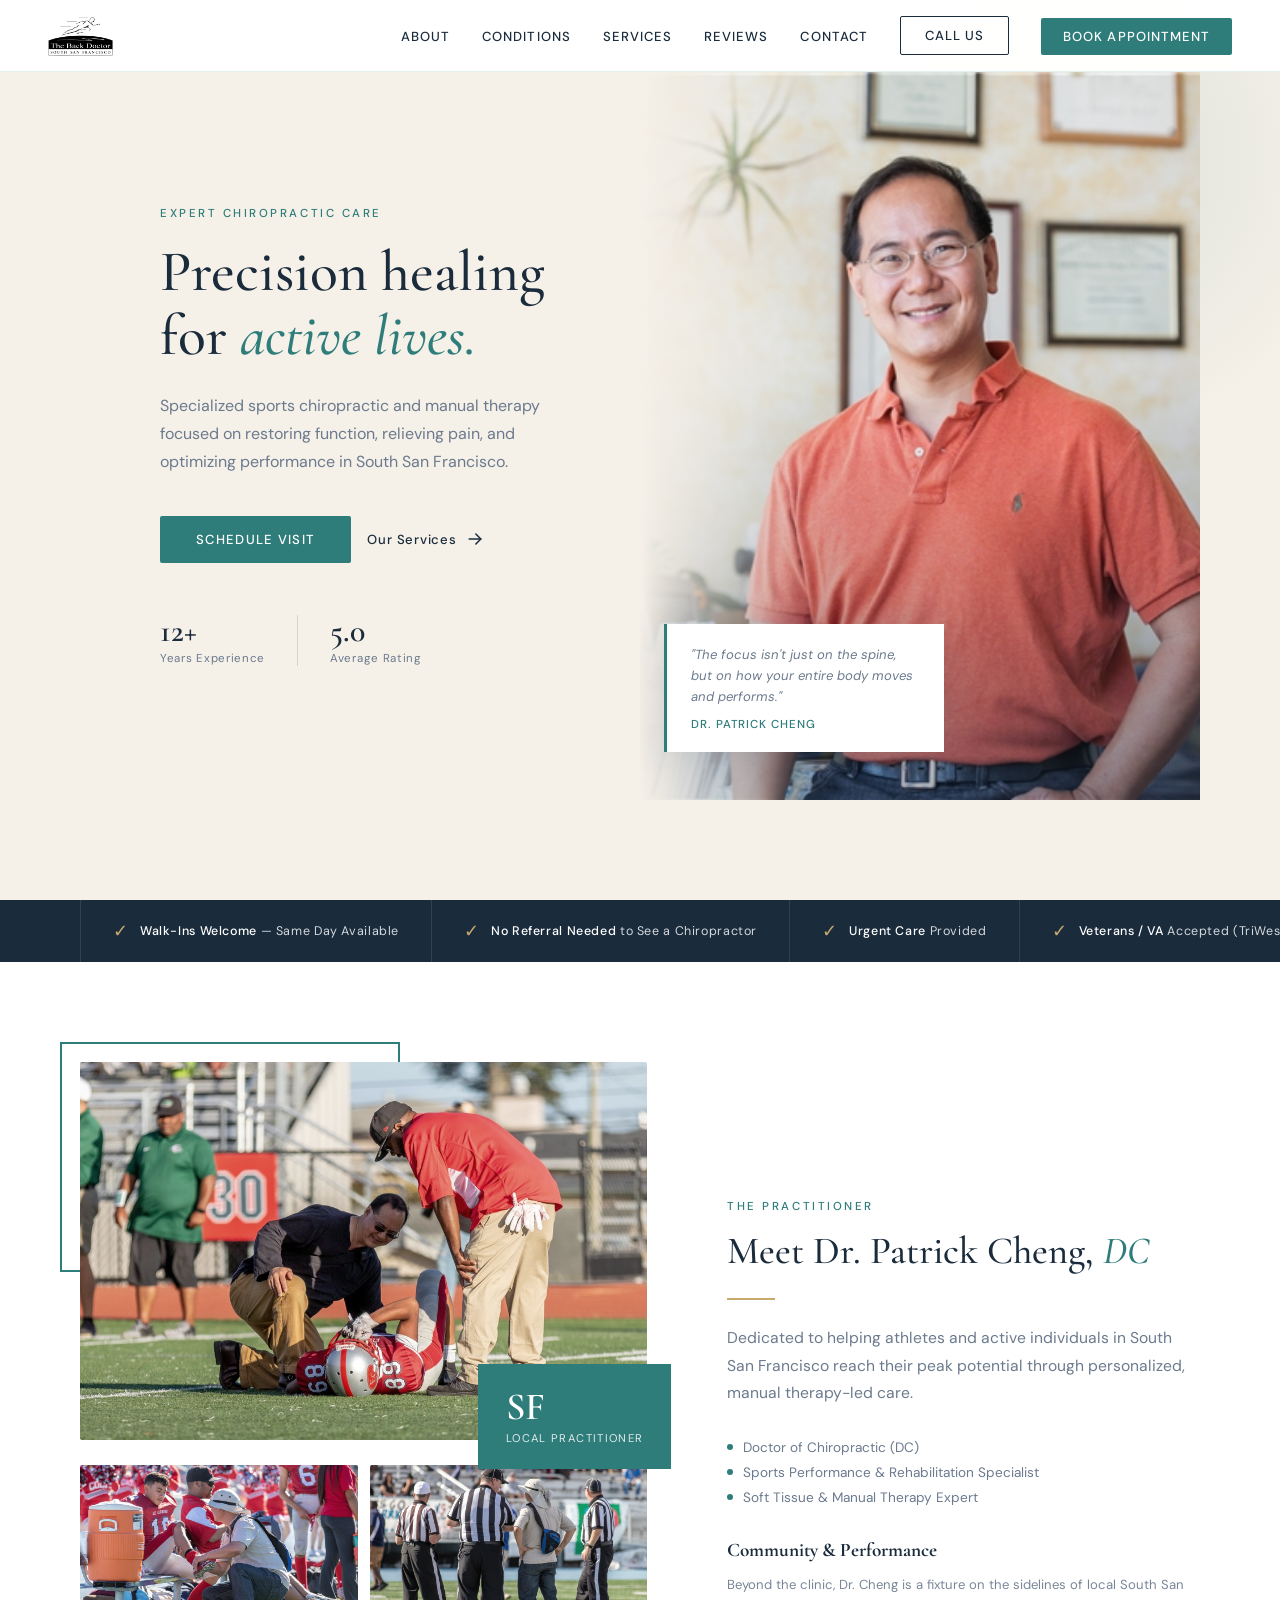
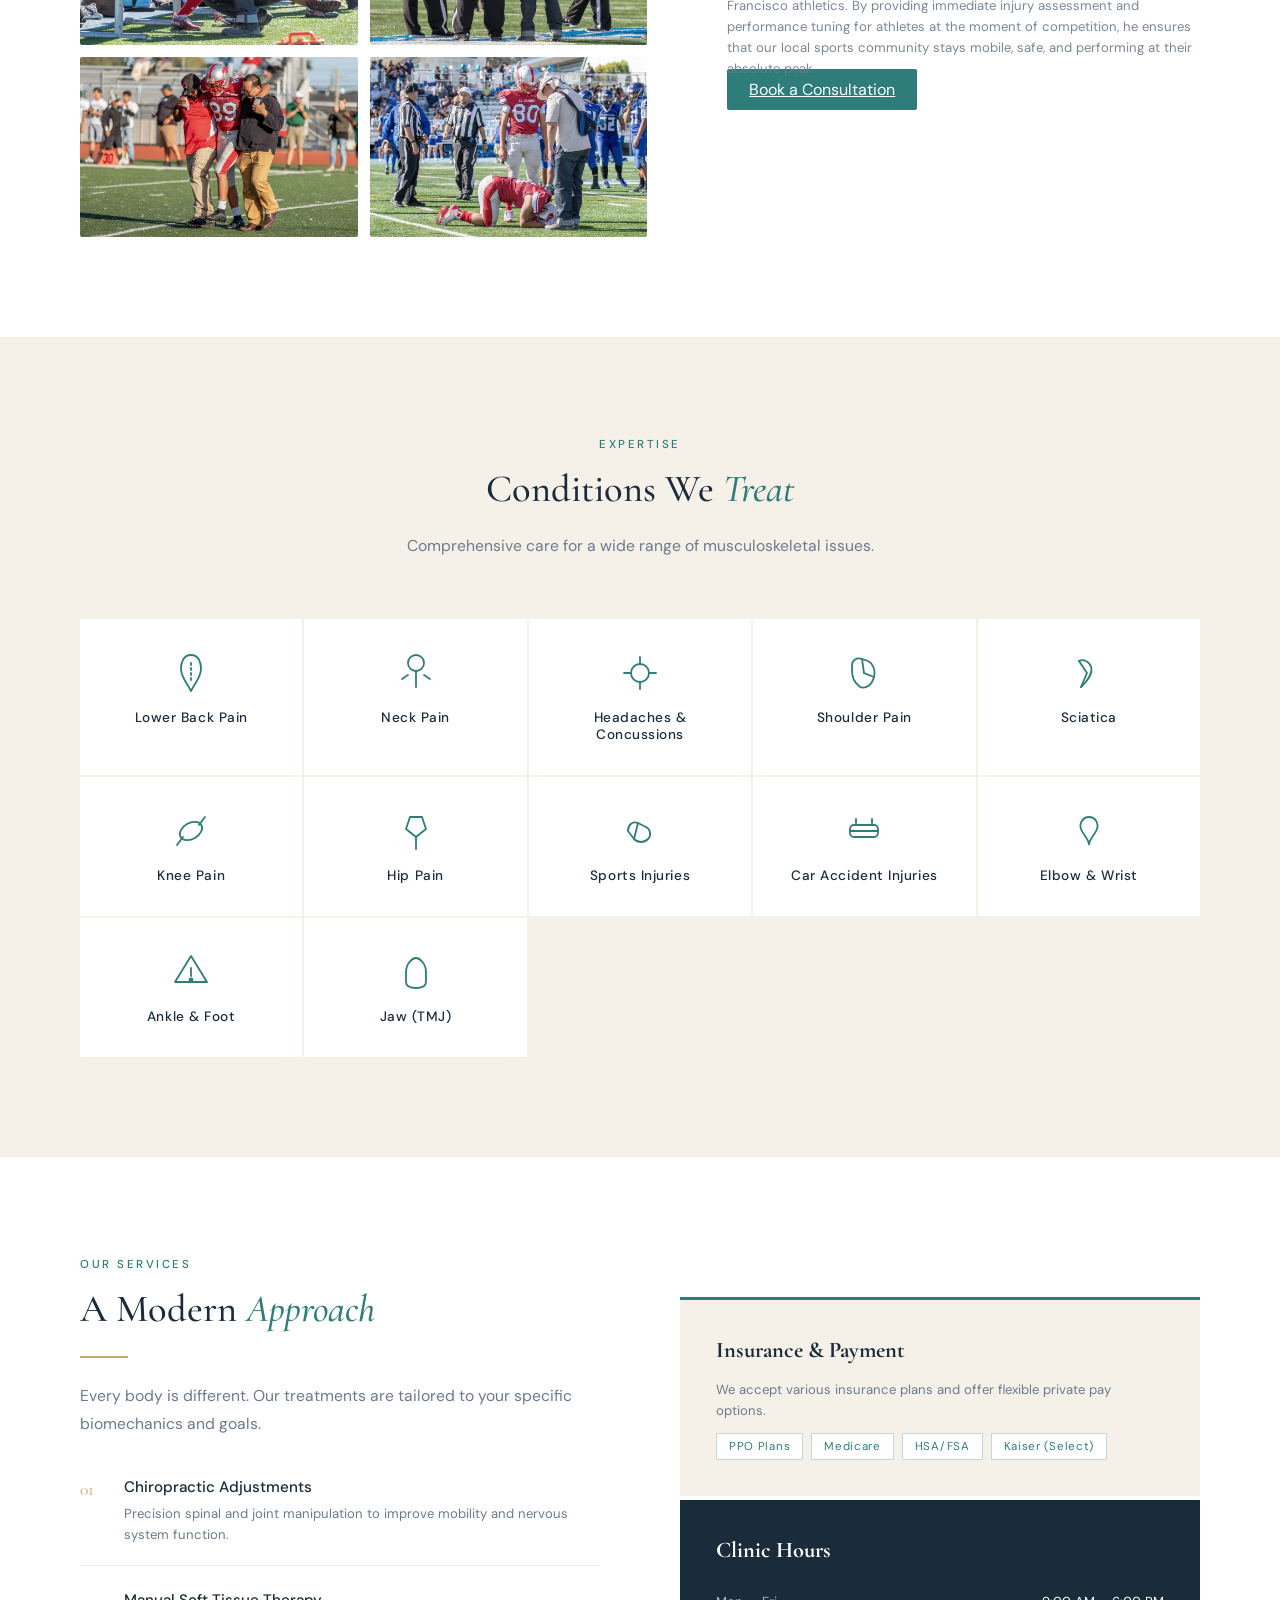
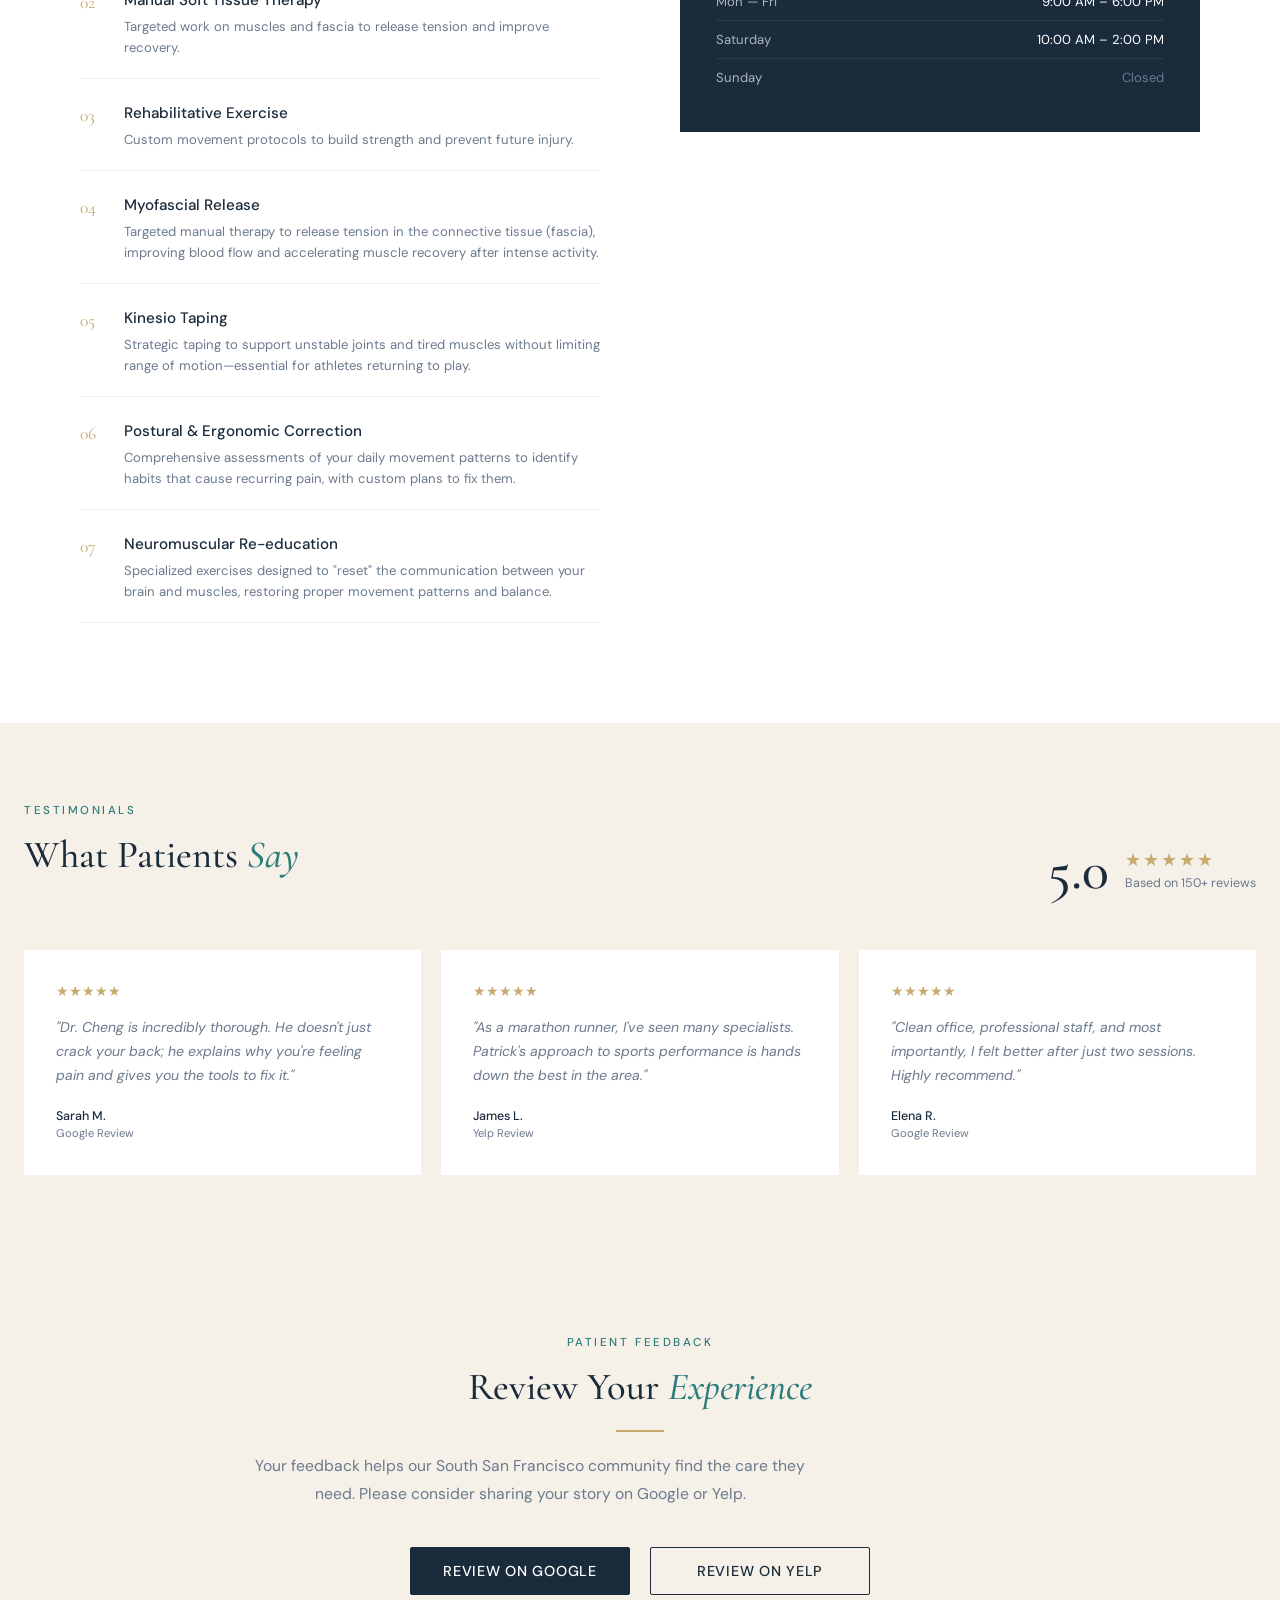
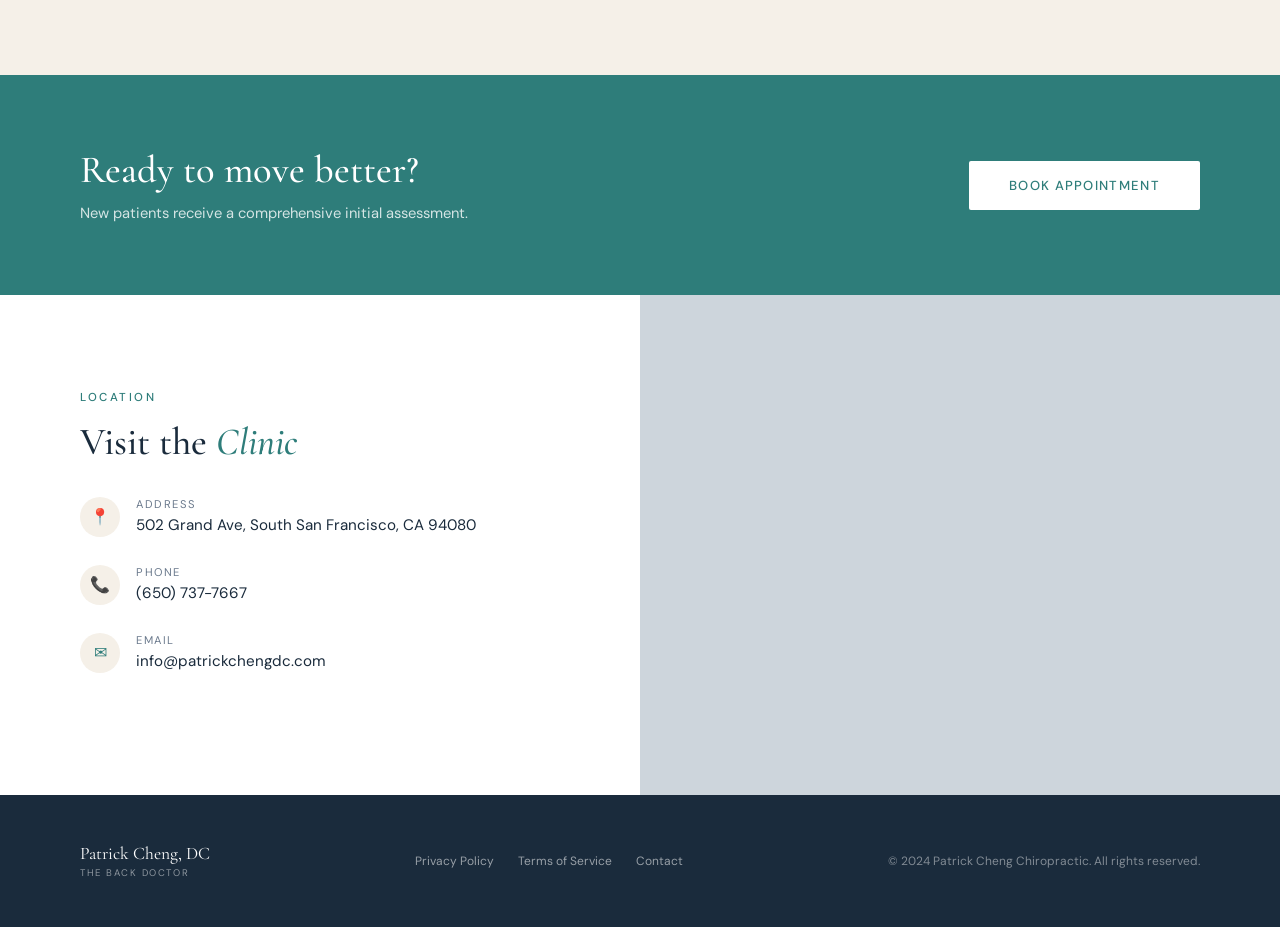
==== commit 78b216cf: "add the online scheduler and call us button" ====
--- a/index.html
+++ b/index.html
@@ -26,7 +26,8 @@
     <li><a href="#services">Services</a></li>
     <li><a href="#reviews">Reviews</a></li>
     <li><a href="#contact">Contact</a></li>
-    <li><a href="#contact" class="nav-cta">Book Appointment</a></li>
+    <li><a href="tel:6507377667" class="btn-secondary-nav">Call Us</a></li>
+    <li><a href="#schedule" class="nav-cta">Book Appointment</a></li>
   </ul>
 </nav>
 
@@ -126,7 +127,7 @@
         Beyond the clinic, Dr. Cheng is a fixture on the sidelines of local South San Francisco athletics. By providing immediate injury assessment and performance tuning for athletes at the moment of competition, he ensures that our local sports community stays mobile, safe, and performing at their absolute peak.
       </p>
     </div>
-    <a href="#contact" class="btn-primary" style="margin-top:40px">Book a Consultation</a>
+    <a href="#schedule" class="nav-cta">Book a Consultation</a>
   </div>
 </section>
 
@@ -380,12 +381,30 @@
   </div>
 </section>
 
+<section id="reviews" class="reveal">
+  <div class="reviews-container" style="text-align: center; max-width: 800px; margin: 0 auto;">
+    <div class="section-eyebrow">Patient Feedback</div>
+    <h2 class="section-title" style="font-family: var(--serif);">Review Your <em>Experience</em></h2>
+    <div class="divider-line" style="margin: 20px auto;"></div>
+    <p class="section-lead" style="margin-bottom: 40px;">Your feedback helps our South San Francisco community find the care they need. Please consider sharing your story on Google or Yelp.</p>
+    
+    <div class="review-buttons">
+      <a href="https://search.google.com/local/writereview?placeid=YOUR_GOOGLE_PLACE_ID" target="_blank" class="btn-review google-btn">
+        Review on Google
+      </a>
+      <a href="https://www.yelp.com/writeareview/biz/patrick-cheng-dc-the-back-doctor-south-san-francisco-3?osq=The+Back+Doctor" target="_blank" class="btn-review yelp-btn">
+        Review on Yelp
+      </a>
+    </div>
+  </div>
+</section>
+
 <div class="cta-band">
   <div class="cta-band-text">
     <h2>Ready to move better?</h2>
     <p>New patients receive a comprehensive initial assessment.</p>
   </div>
-  <a href="#contact" class="btn-white">Book Appointment</a>
+  <a href="#schedule" class="btn-white">Book Appointment</a>
 </div>
 
 <section id="contact">
@@ -439,6 +458,25 @@
   </div>
 </footer>
 
+<div id="booking-modal" class="modal">
+  <div class="modal-content">
+    <span class="close-modal">&times;</span>
+    <div class="modal-header">
+      <h2 style="font-family: var(--serif); color: var(--navy);">Schedule Your Visit</h2>
+      <p style="font-family: var(--sans); font-weight: 300; opacity: 0.8;">Select a time that works for you.</p>
+      <p style="font-size: 0.85rem; font-family: var(--sans);">
+        Need help? <a href="tel:6507377667" style="color: var(--teal); font-weight: 500; text-decoration: none;">Call us directly</a>
+      </p>
+    </div>
+    <div class="modal-body">
+      <iframe src="https://backdoctor.acuityscheduling.com/schedule/1ddc9c29" 
+              width="100%" 
+              height="600" 
+              frameBorder="0"></iframe>
+      <script src="https://embed.acuityscheduling.com/js/embed.js" type="text/javascript"></script>
+    </div>
+  </div>
+</div>
 <script src="script.js"></script>
 
 </body>
--- a/style.css
+++ b/style.css
@@ -71,6 +71,42 @@
 }
 .nav-cta:hover { background: var(--navy) !important; color: var(--white) !important; }
 
+/* Styling for the Call button to match the Book button's shape/size */
+.btn-secondary-nav {
+  display: inline-block;
+  padding: 10px 24px;
+  background: transparent;
+  color: var(--navy);
+  border: 1px solid var(--navy);
+  font-family: var(--sans);
+  font-weight: 500;
+  font-size: 0.9rem;
+  text-transform: uppercase;
+  letter-spacing: 0.05em;
+  text-decoration: none;
+  border-radius: 2px;
+  transition: all 0.3s ease;
+}
+
+.btn-secondary-nav:hover {
+  background: var(--navy);
+  color: var(--white);
+}
+
+/* Mobile Adjustments */
+@media (max-width: 900px) {
+  .nav-links li {
+    padding: 8px 0; /* Tighten padding for the two buttons */
+  }
+  
+  .btn-secondary-nav {
+    display: block;
+    text-align: center;
+    width: 100%;
+    margin-bottom: 10px;
+  }
+}
+
 /* hamburger */
 .hamburger { display: none; flex-direction: column; gap: 5px; cursor: pointer; background: none; border: none; padding: 4px; }
 .hamburger span { display: block; width: 24px; height: 2px; background: var(--navy); transition: .3s; }
@@ -545,6 +581,70 @@
 }
 .btn-white:hover { background: var(--navy); color: var(--white); }
 
+/* --- REVIEW SECTION STYLES --- */
+#reviews {
+  background-color: var(--sand);
+  padding: 80px 24px;
+}
+
+.review-buttons {
+  display: flex;
+  justify-content: center;
+  gap: 20px;
+  flex-wrap: wrap;
+}
+
+.btn-review {
+  display: inline-block;
+  padding: 14px 32px;
+  font-family: var(--sans);
+  font-weight: 500;
+  font-size: 0.9rem;
+  text-transform: uppercase;
+  letter-spacing: 0.05em;
+  text-decoration: none;
+  border-radius: 2px;
+  transition: all 0.3s ease;
+  min-width: 220px;
+}
+
+/* Google Button - Solid Style */
+.google-btn {
+  background: var(--navy);
+  color: var(--white);
+  border: 1px solid var(--navy);
+}
+
+.google-btn:hover {
+  background: var(--teal);
+  border-color: var(--teal);
+  transform: translateY(-3px);
+}
+
+/* Yelp Button - Outline Style */
+.yelp-btn {
+  background: transparent;
+  color: var(--navy);
+  border: 1px solid var(--navy);
+}
+
+.yelp-btn:hover {
+  background: var(--navy);
+  color: var(--white);
+  transform: translateY(-3px);
+}
+
+@media (max-width: 600px) {
+  .btn-review {
+    width: 100%;
+  }
+}
+
+.logo-img {
+  max-height: 40px; /* Scale down the logo slightly on smaller desktops */
+  width: auto;
+}
+
 /* ── CONTACT / MAP ───────────────────────────────── */
 #contact {
   background: var(--white);
@@ -608,6 +708,62 @@
 .footer-links { display: flex; gap: 24px; }
 .footer-links a { font-size: .75rem; color: rgba(255,255,255,.55); text-decoration: none; transition: color .2s; }
 .footer-links a:hover { color: var(--white); }
+
+/* --- BOOKING MODAL STYLES --- */
+.modal {
+  display: none; 
+  position: fixed; 
+  z-index: 2000; 
+  left: 0;
+  top: 0;
+  width: 100%; 
+  height: 100%; 
+  background-color: rgba(26, 43, 60, 0.8); /* Using var(--navy) with transparency */
+  backdrop-filter: blur(4px);
+}
+
+.modal-content {
+  background-color: var(--white);
+  margin: 5% auto; 
+  padding: 0;
+  width: 90%; 
+  max-width: 900px;
+  border-radius: 4px;
+  position: relative;
+  box-shadow: 0 20px 50px rgba(0,0,0,0.3);
+  animation: modalSlideUp 0.4s ease-out;
+}
+
+@keyframes modalSlideUp {
+  from { transform: translateY(30px); opacity: 0; }
+  to { transform: translateY(0); opacity: 1; }
+}
+
+.modal-header {
+  padding: 24px 32px;
+  border-bottom: 1px solid rgba(46,125,122,0.1);
+}
+
+.close-modal {
+  position: absolute;
+  right: 24px;
+  top: 20px;
+  color: var(--muted);
+  font-size: 32px;
+  font-weight: 300;
+  cursor: pointer;
+  transition: color 0.3s;
+}
+
+.close-modal:hover {
+  color: var(--teal);
+}
+
+.modal-body {
+  padding: 0;
+  height: 70vh;
+  overflow-y: auto;
+}
 
 /* ── ANIMATIONS ──────────────────────────────────── */
 @keyframes fadeUp {
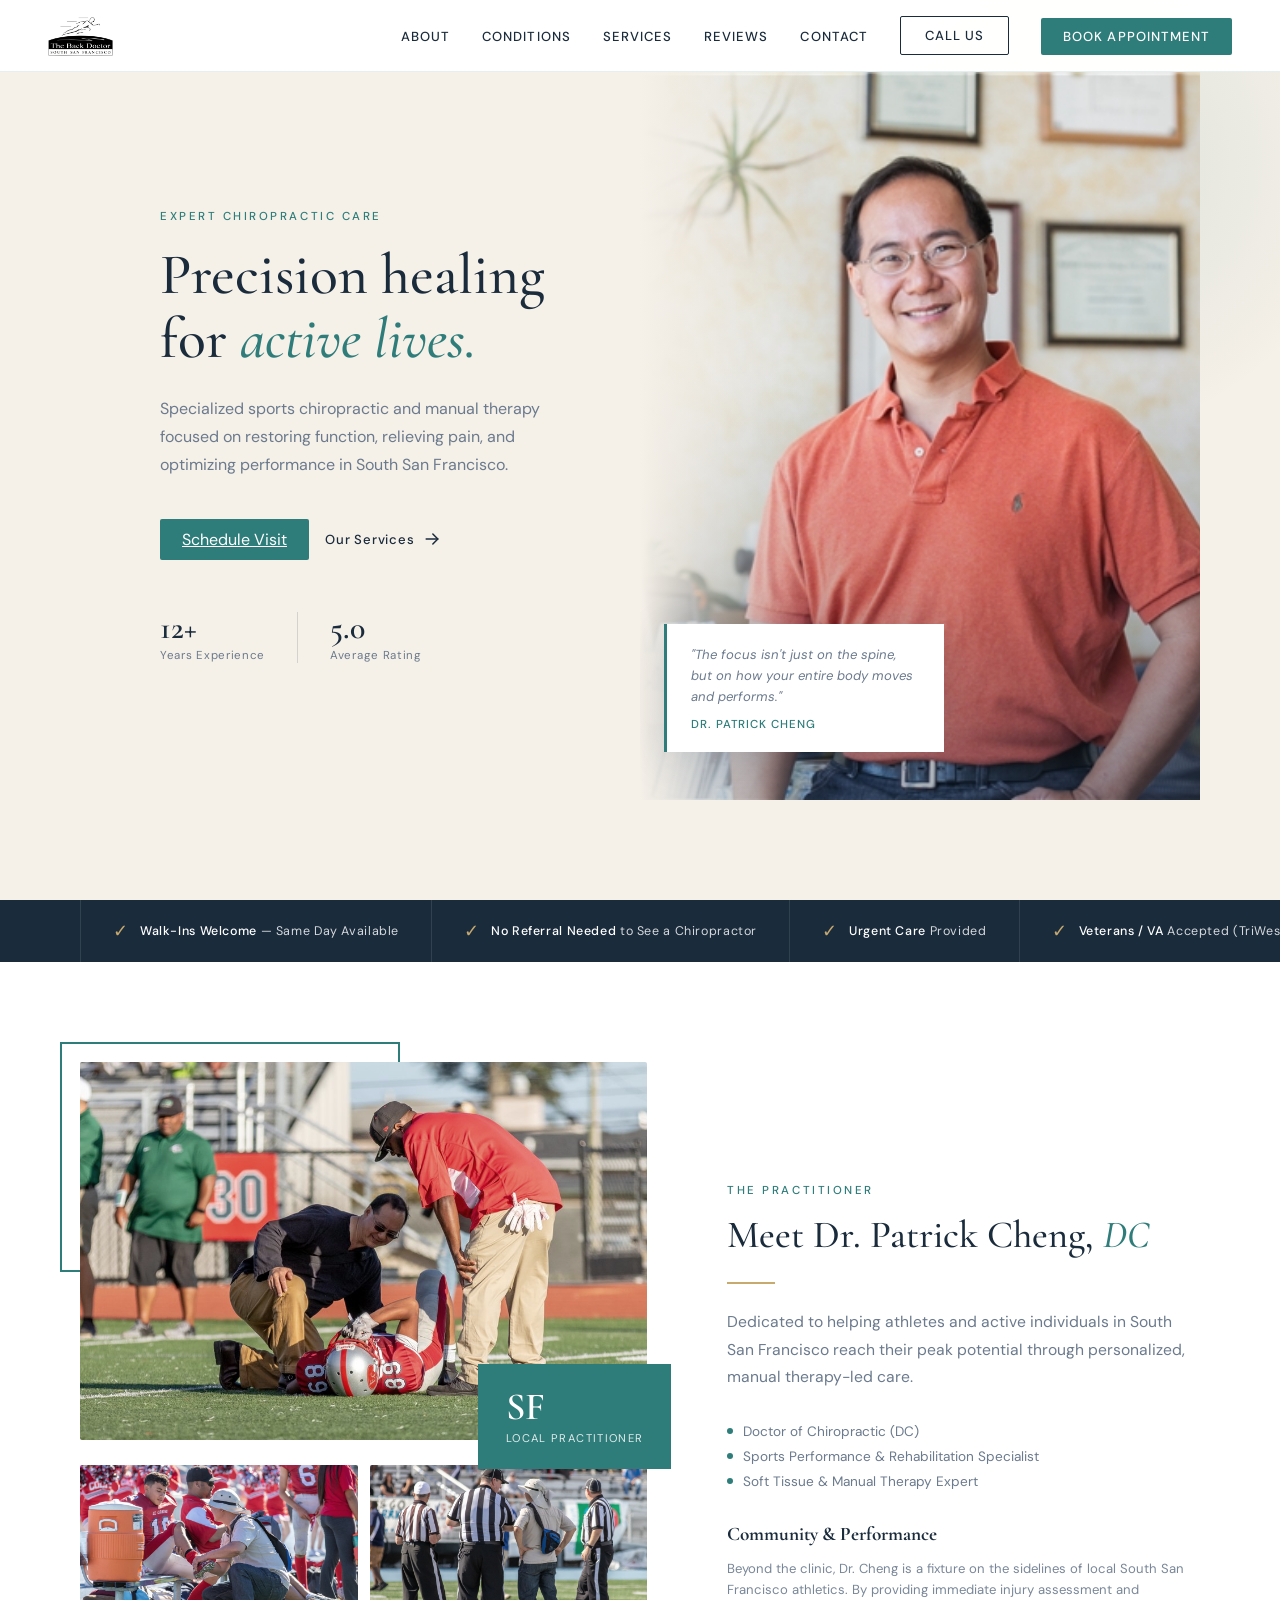
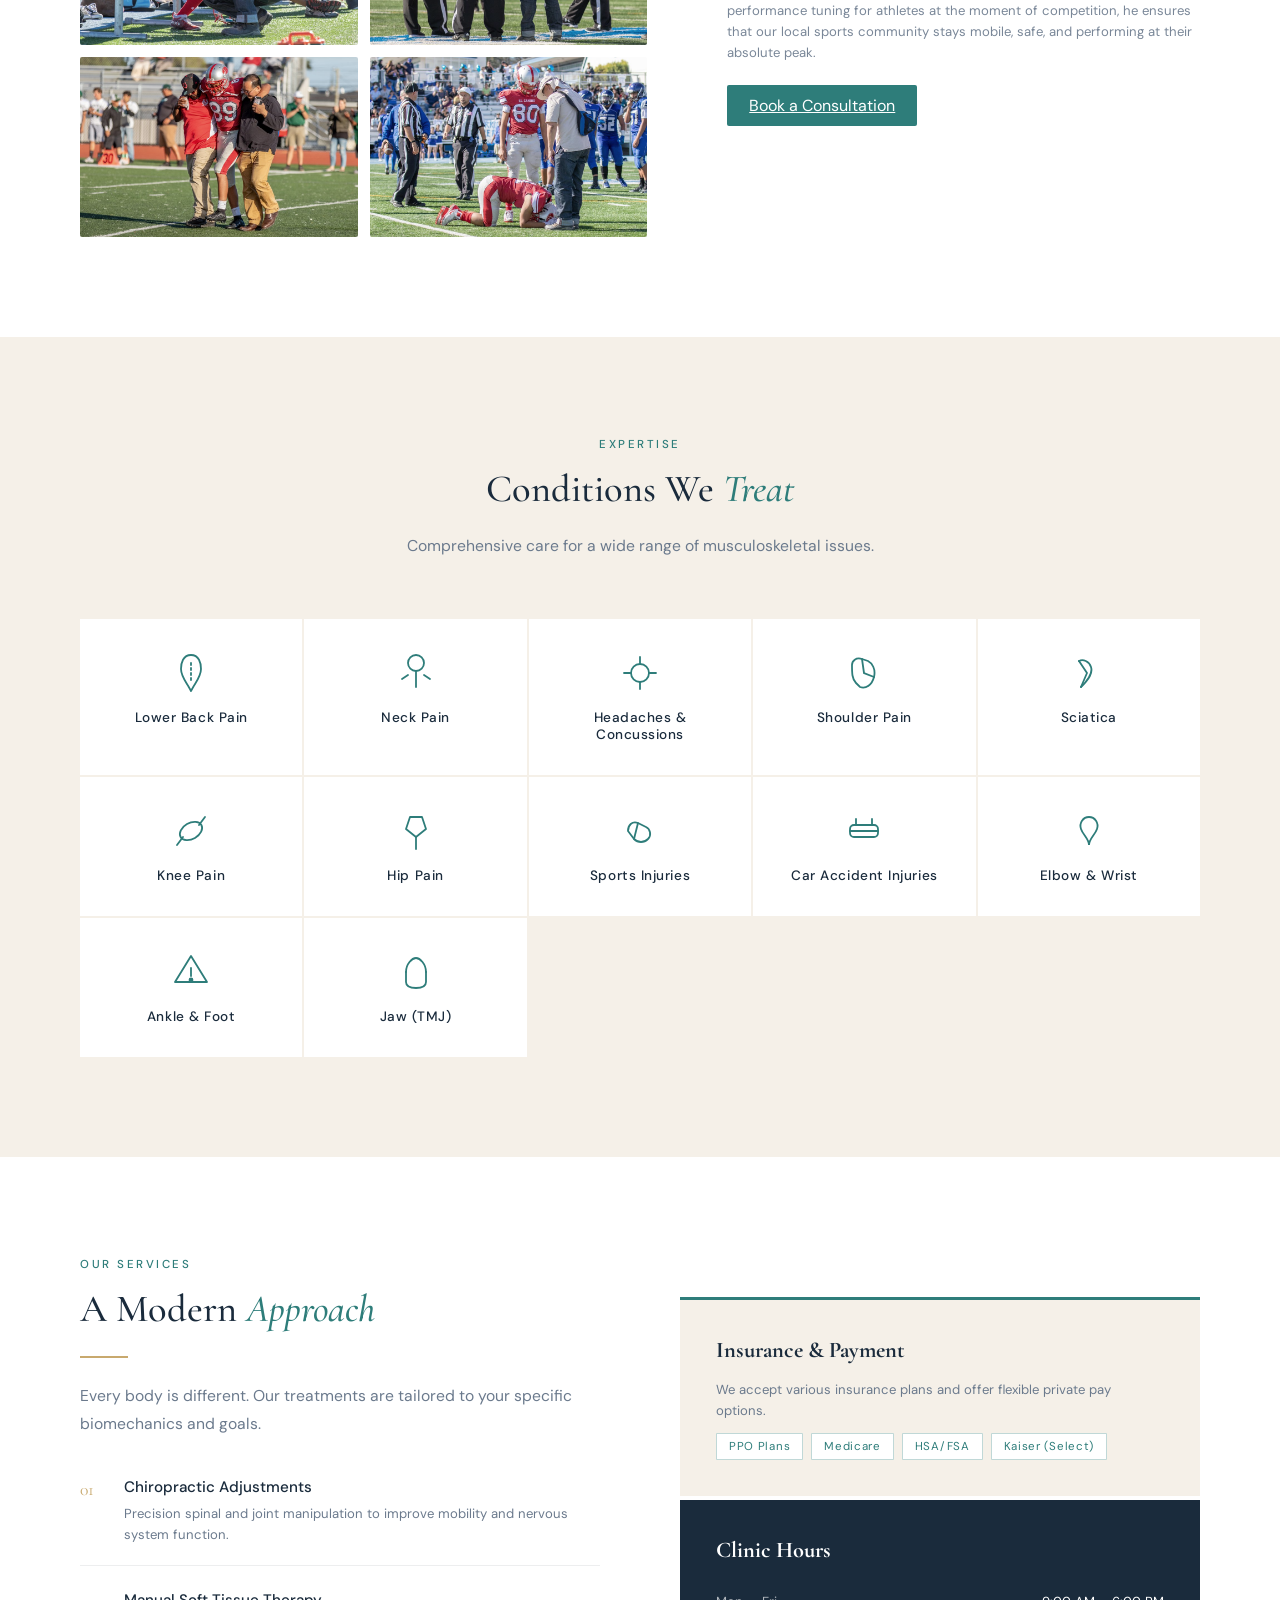
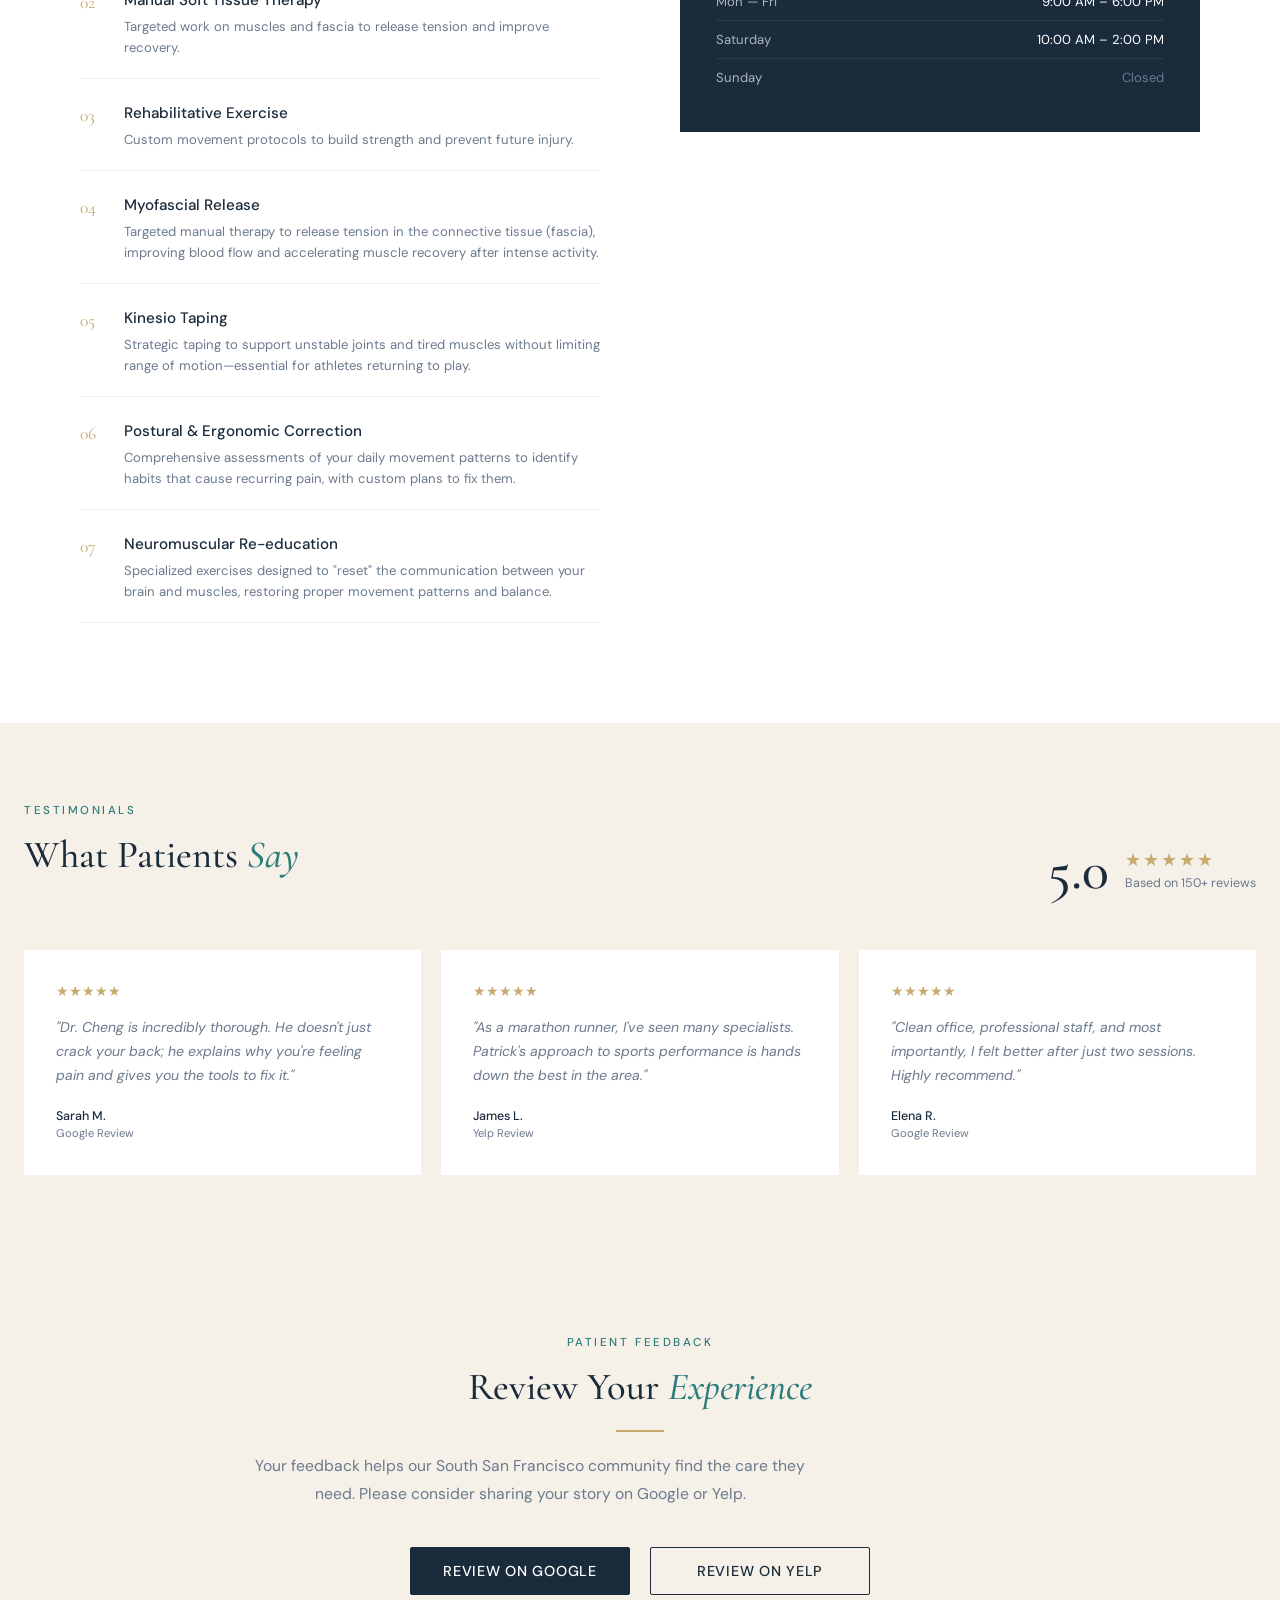
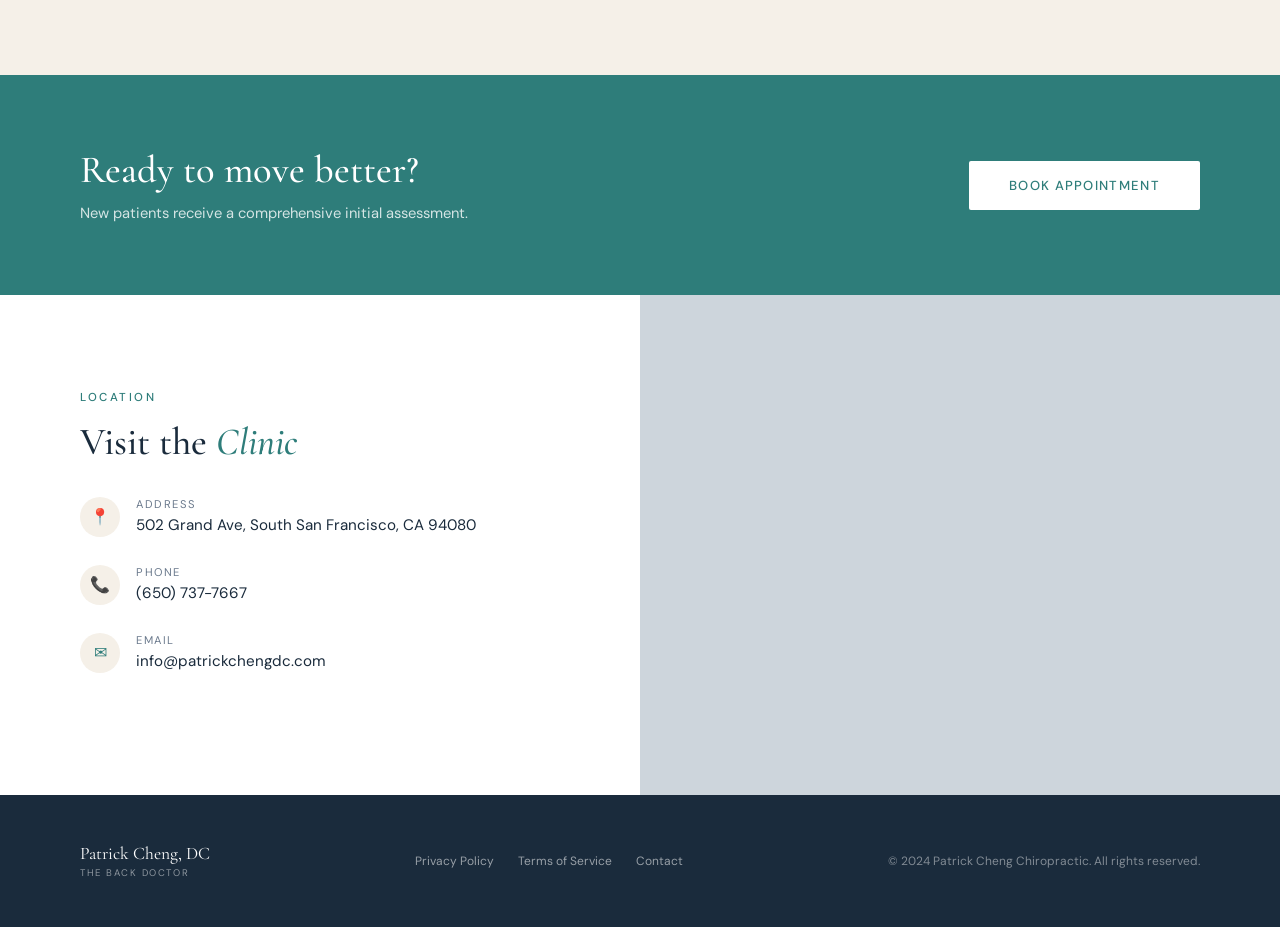
==== commit 22c0c88b: "favicon and css fix add favicon fix one of the button running into text" ====
--- a/index.html
+++ b/index.html
@@ -8,7 +8,8 @@
   <link rel="preconnect" href="https://fonts.googleapis.com" />
   <link rel="preconnect" href="https://fonts.gstatic.com" crossorigin />
   <link href="https://fonts.googleapis.com/css2?family=Cormorant+Garamond:ital,wght@0,400;0,500;0,600;1,400;1,500&family=DM+Sans:wght@300;400;500&display=swap" rel="stylesheet" />
-  
+  <link rel="icon" type="image/png" href="favicon.png">
+  <link rel="apple-touch-icon" href="favicon.png">
   <link rel="stylesheet" href="style.css">
 </head>
 <body>
@@ -37,7 +38,7 @@
     <h1 class="hero-title">Precision healing for <em>active lives.</em></h1>
     <p class="hero-desc">Specialized sports chiropractic and manual therapy focused on restoring function, relieving pain, and optimizing performance in South San Francisco.</p>
     <div class="hero-actions">
-      <a href="#contact" class="btn-primary">Schedule Visit</a>
+      <a href="#schedule" class="nav-cta">Schedule Visit</a>
       <a href="#services" class="btn-secondary">
         Our Services
         <svg width="20" height="20" viewBox="0 0 20 20" fill="none" xmlns="http://www.w3.org/2000/svg"><path d="M4.16663 10H15.8333" stroke="currentColor" stroke-width="1.5" stroke-linecap="round" stroke-linejoin="round"/><path d="M10.8333 5L15.8333 10L10.8333 15" stroke="currentColor" stroke-width="1.5" stroke-linecap="round" stroke-linejoin="round"/></svg>
@@ -121,7 +122,7 @@
       <div class="credential">Sports Performance & Rehabilitation Specialist</div>
       <div class="credential">Soft Tissue & Manual Therapy Expert</div>
     </div>
-    <div class="community-impact" style="margin-top: 32px;">
+    <div class="community-impact" style="margin-top: 32px; margin-bottom: 32px;">
       <h3 style="font-family: var(--serif); font-size: 1.2rem; color: var(--navy); margin-bottom: 12px;">Community & Performance</h3>
       <p class="service-desc" style="font-style: normal; opacity: 0.9;">
         Beyond the clinic, Dr. Cheng is a fixture on the sidelines of local South San Francisco athletics. By providing immediate injury assessment and performance tuning for athletes at the moment of competition, he ensures that our local sports community stays mobile, safe, and performing at their absolute peak.
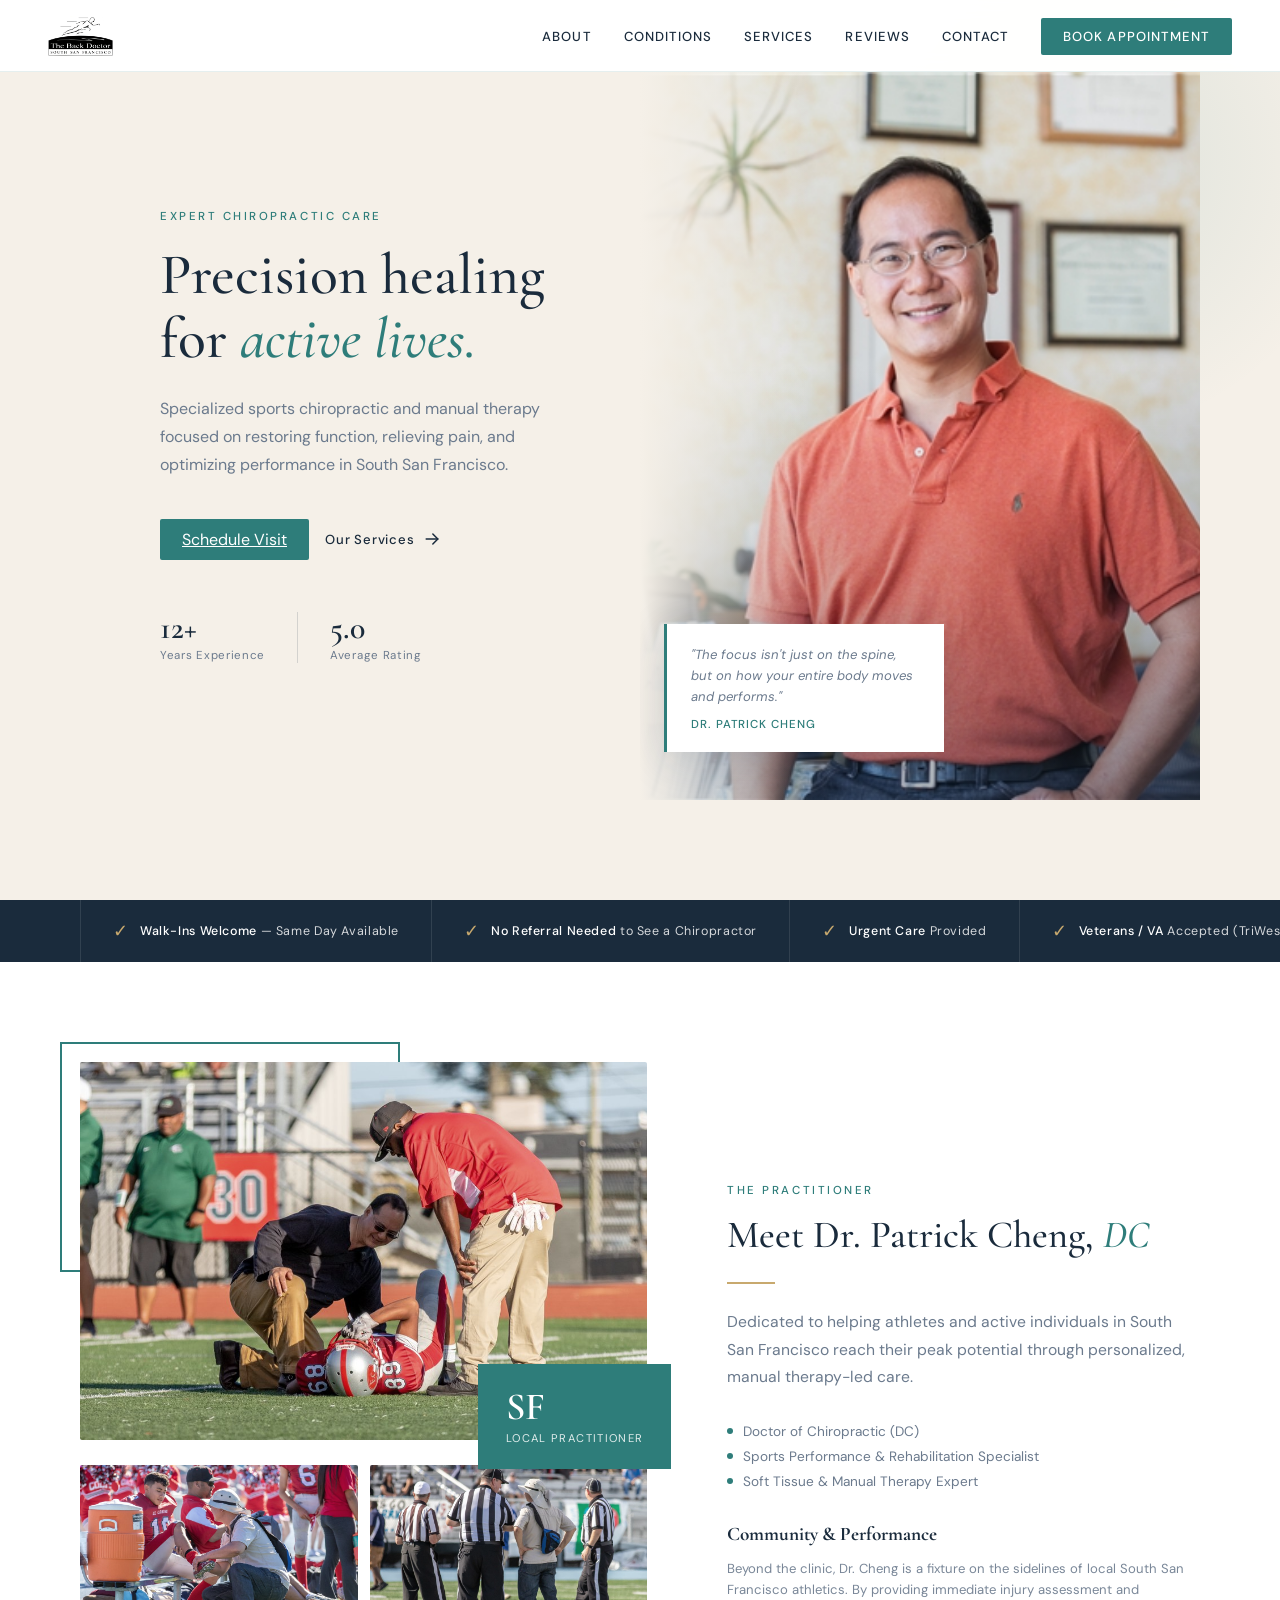
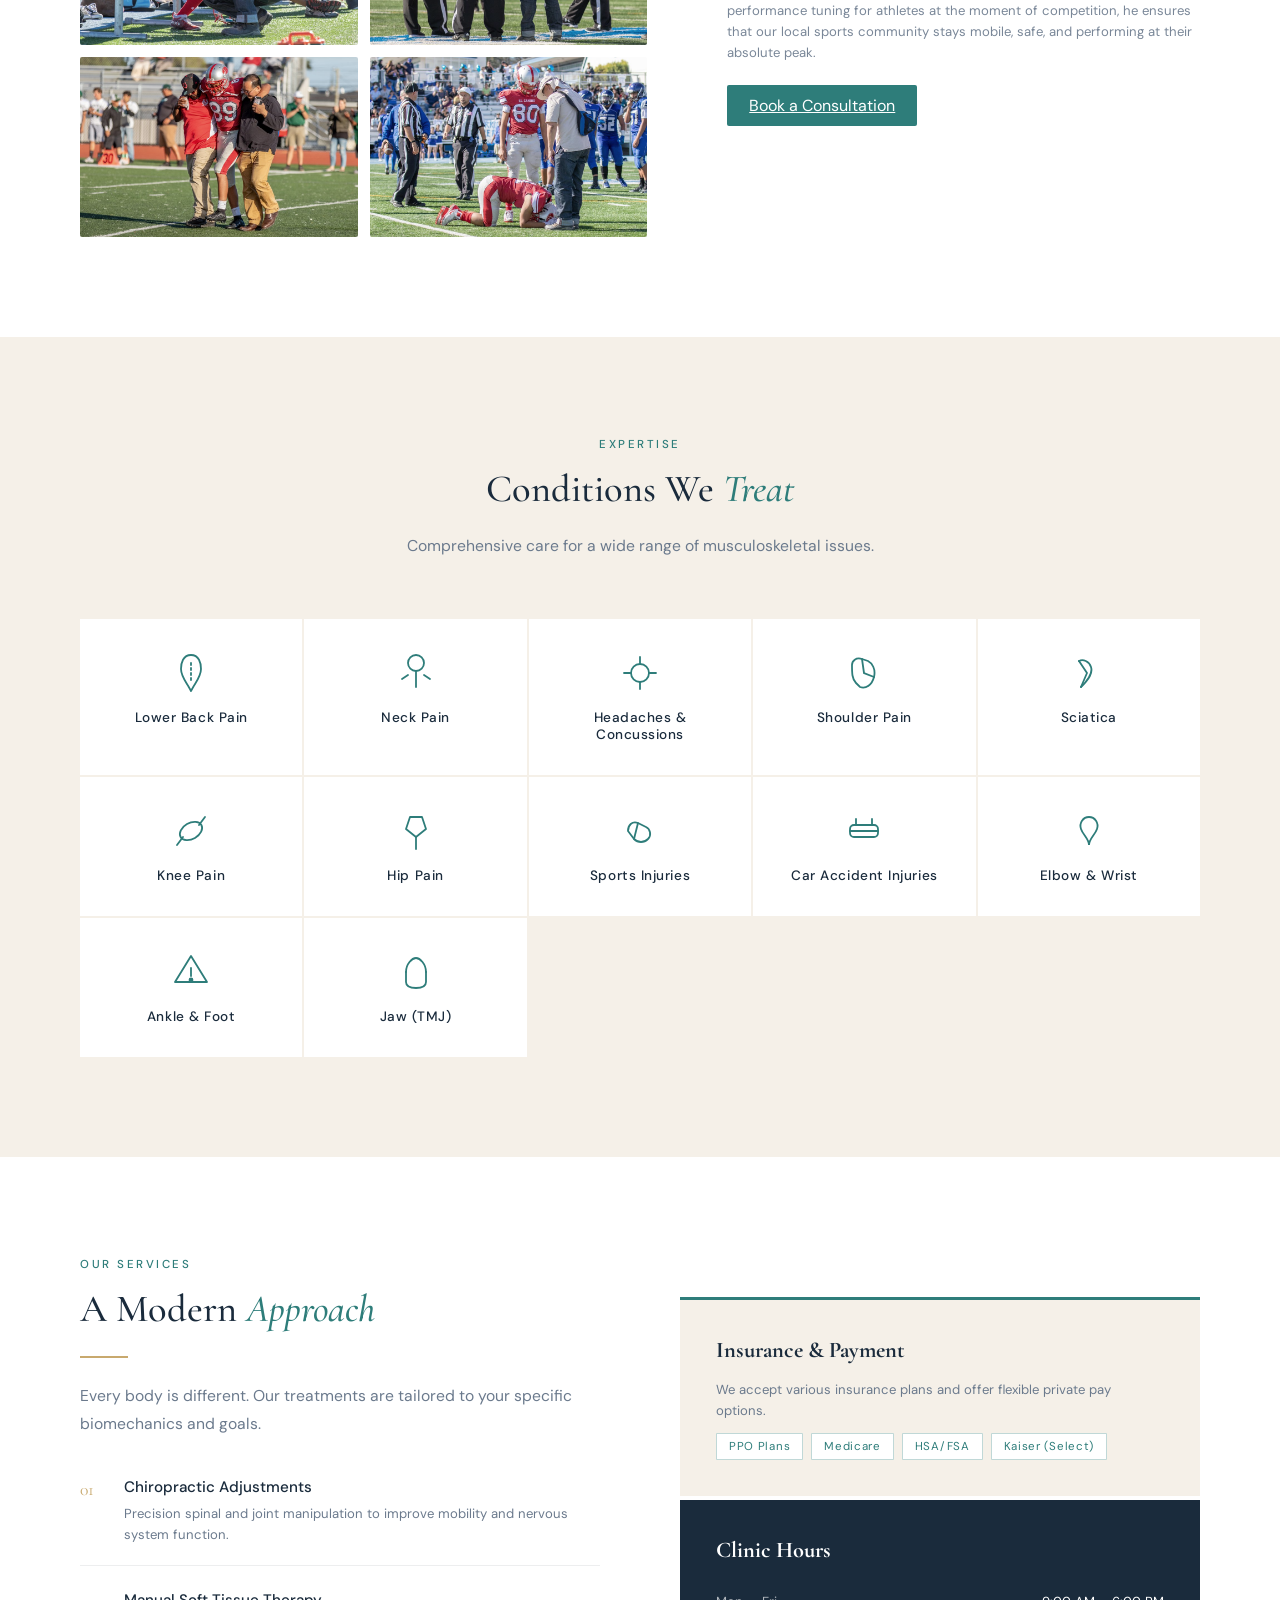
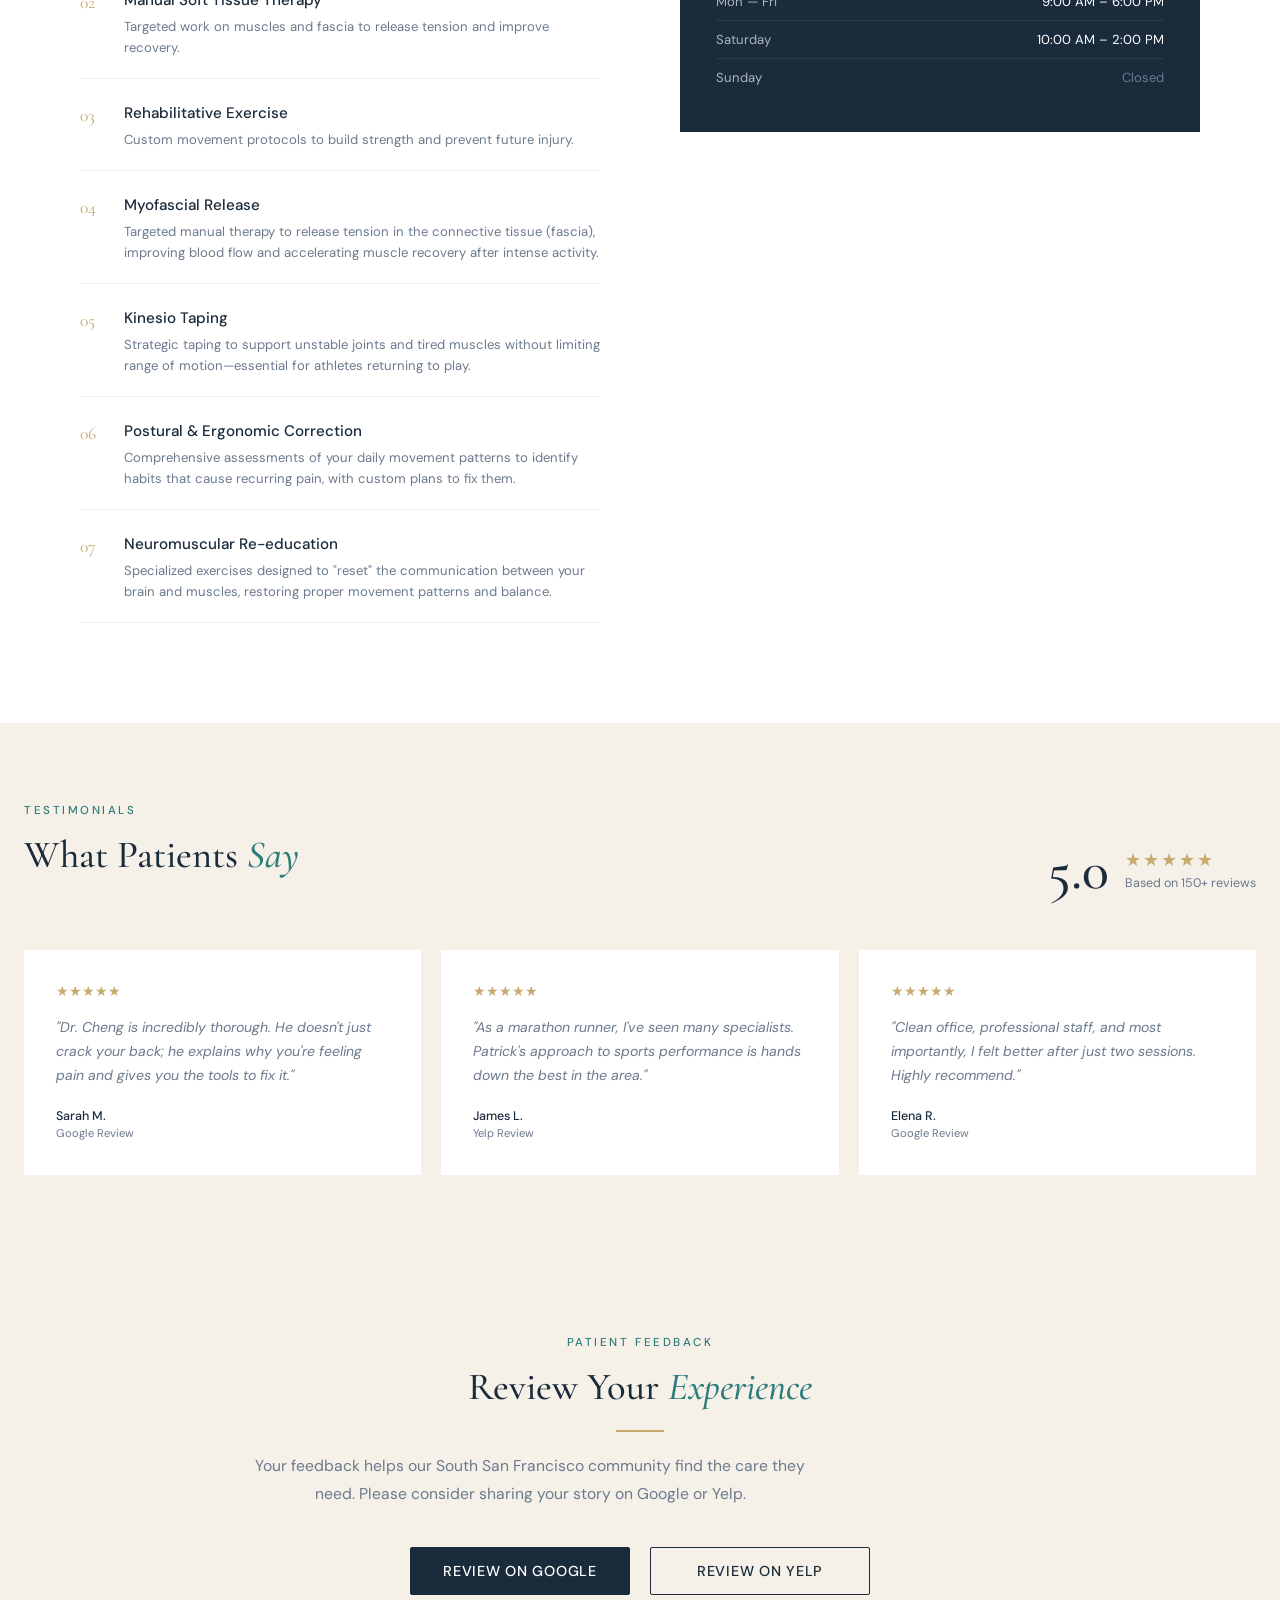
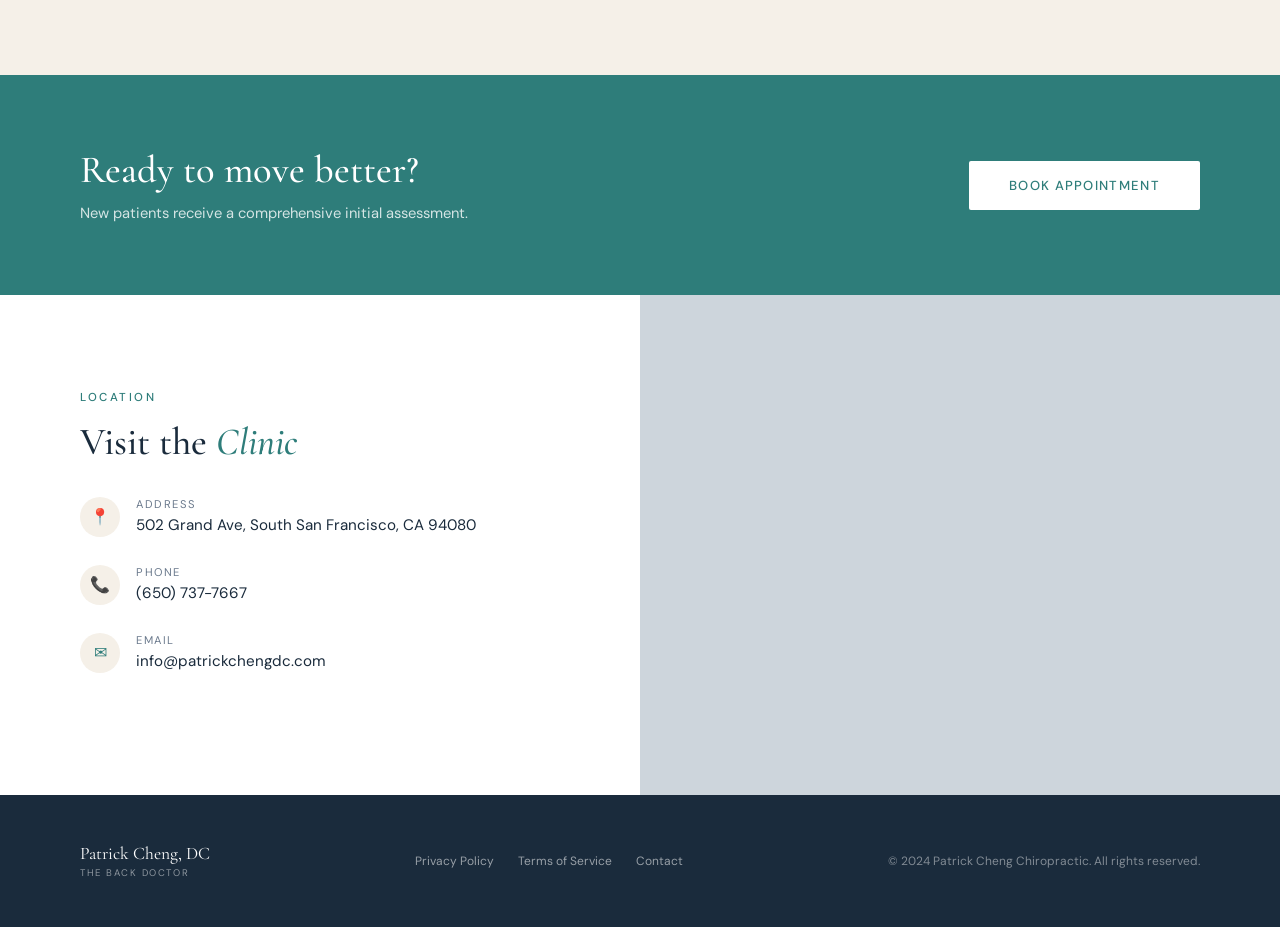
==== commit 10fc794d: "seo add search engine optimization remove call us button" ====
--- a/index.html
+++ b/index.html
@@ -3,6 +3,8 @@
 <head>
   <meta charset="UTF-8" />
   <meta name="viewport" content="width=device-width, initial-scale=1.0" />
+  <meta name="description" content="Find relief from back pain, neck tension, and sciatica at The Back Doctor.
+     From spinal adjustments to posture correction and injury recovery, we provide expert chiropractic care to help you move and feel your best.">
   <title>Patrick Cheng, DC — The Back Doctor | South San Francisco</title>
   
   <link rel="preconnect" href="https://fonts.googleapis.com" />
@@ -11,6 +13,70 @@
   <link rel="icon" type="image/png" href="favicon.png">
   <link rel="apple-touch-icon" href="favicon.png">
   <link rel="stylesheet" href="style.css">
+  <script type="application/ld+json">
+  {
+    "@context": "https://schema.org",
+    "@type": "Chiropractor",
+    "name": "The Back Doctor",
+    "image": "https://dpolozov.github.io/thebackdoctor/logo.png",
+    "@id": "https://dpolozov.github.io/thebackdoctor/",
+    "url": "https://dpolozov.github.io/thebackdoctor/",
+    "telephone": "650-737-7667",
+    "address": {
+      "@type": "PostalAddress",
+      "streetAddress": "502 Grand Ave",
+      "addressLocality": "South San Francisco",
+      "addressRegion": "CA",
+      "postalCode": "94080",
+      "addressCountry": "US"
+    },
+    "geo": {
+      "@type": "GeoCoordinates",
+      "latitude": 37.6548,
+      "longitude": -122.4078
+    },
+    "hasOfferCatalog": {
+      "@type": "OfferCatalog",
+      "name": "Chiropractic Services",
+      "itemListElement": [
+        {
+          "@type": "Offer",
+          "itemOffered": {
+            "@type": "Service",
+            "name": "Spinal Alignment & Adjustments",
+            "description": "Correcting misalignments to improve nervous system function and reduce chronic pain."
+          }
+        },
+        {
+          "@type": "Offer",
+          "itemOffered": {
+            "@type": "Service",
+            "name": "Sciatica & Pinched Nerve Treatment",
+            "description": "Specialized care to relieve pressure on the sciatic nerve and restore leg mobility."
+          }
+        },
+        {
+          "@type": "Offer",
+          "itemOffered": {
+            "@type": "Service",
+            "name": "Postural Screening & Correction",
+            "description": "Analysis of spinal curvature and ergonomics to fix 'tech neck' and slouching."
+          }
+        },
+        {
+          "@type": "Offer",
+          "itemOffered": {
+            "@type": "Service",
+            "name": "Sports Injury Rehabilitation",
+            "description": "Adjustments and recovery plans for athletes to improve performance and heal faster."
+          }
+        }
+      ]
+    },
+    "medicalSpecialty": "Chiropractic",
+    "description": "Professional chiropractic clinic in South San Francisco specializing in spinal health, back pain relief, sciatica, and posture correction."
+  }
+  </script>
 </head>
 <body>
 
@@ -27,7 +93,6 @@
     <li><a href="#services">Services</a></li>
     <li><a href="#reviews">Reviews</a></li>
     <li><a href="#contact">Contact</a></li>
-    <li><a href="tel:6507377667" class="btn-secondary-nav">Call Us</a></li>
     <li><a href="#schedule" class="nav-cta">Book Appointment</a></li>
   </ul>
 </nav>
